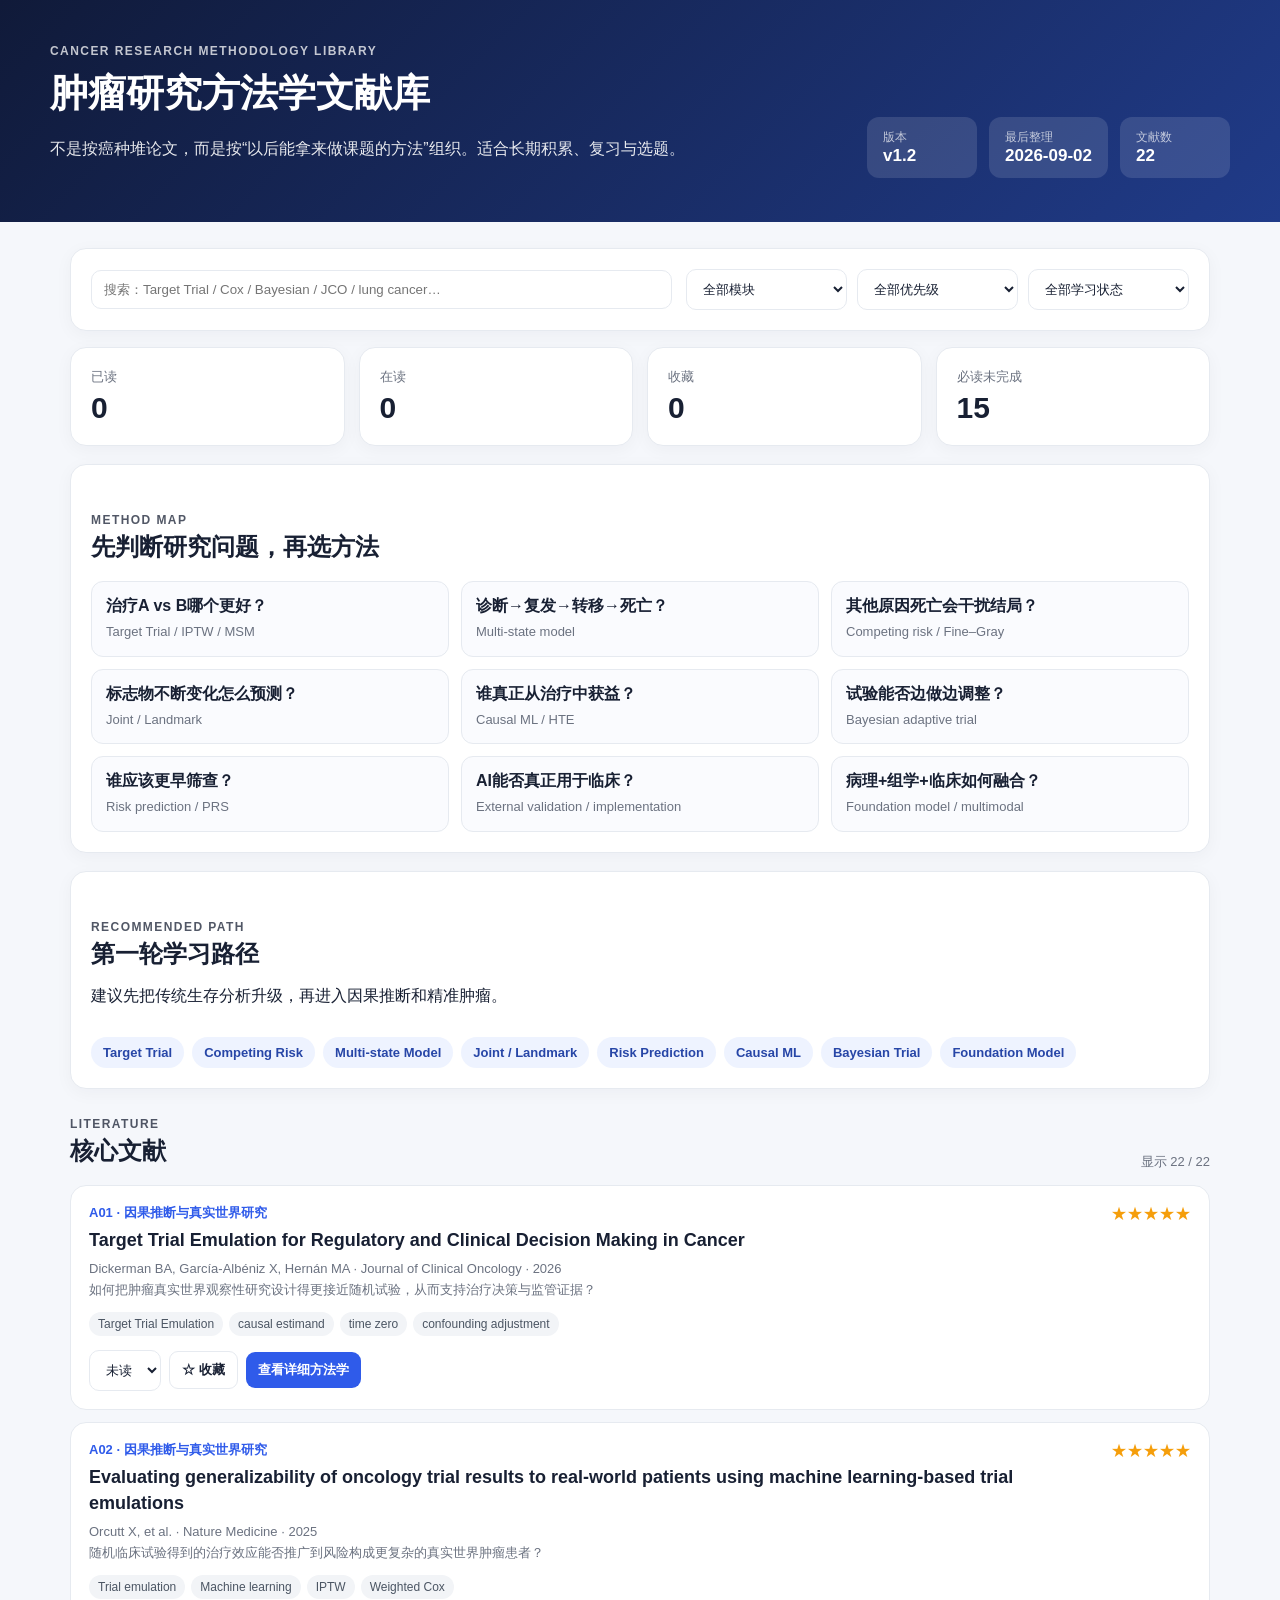
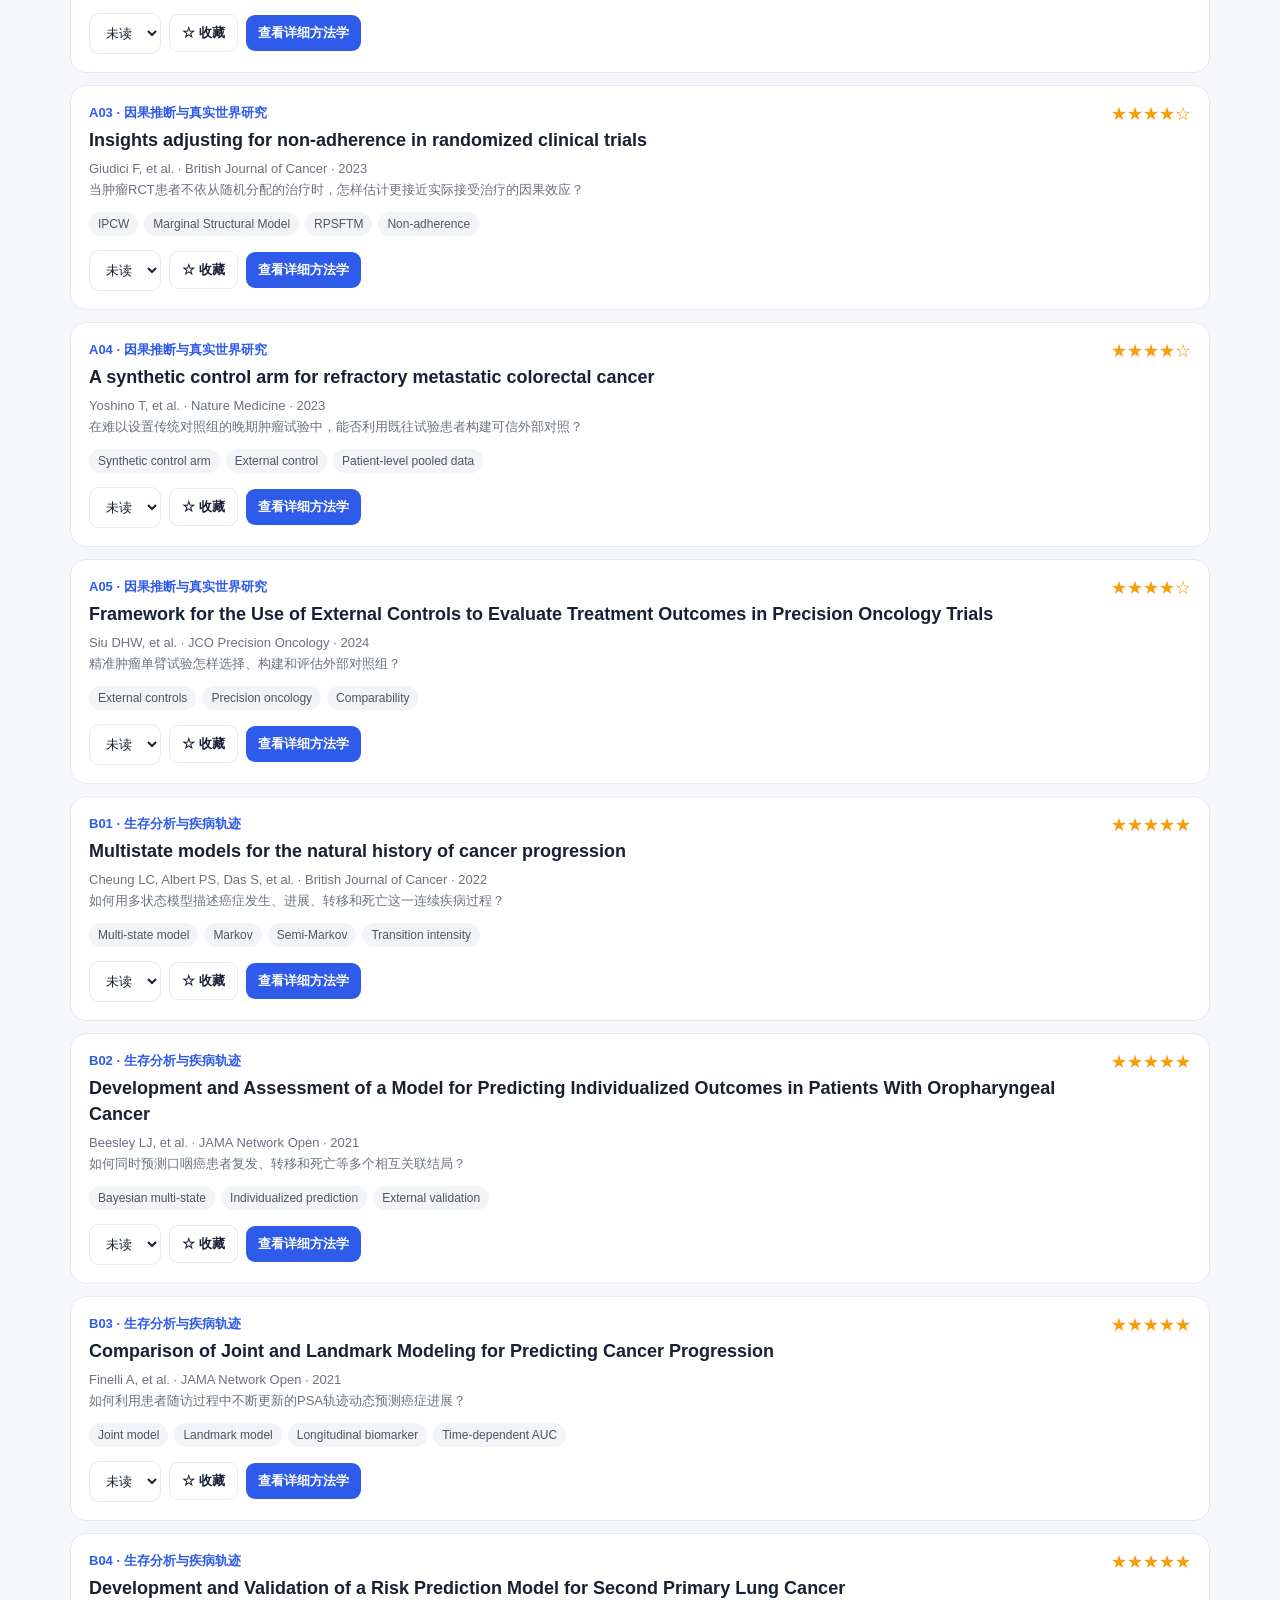
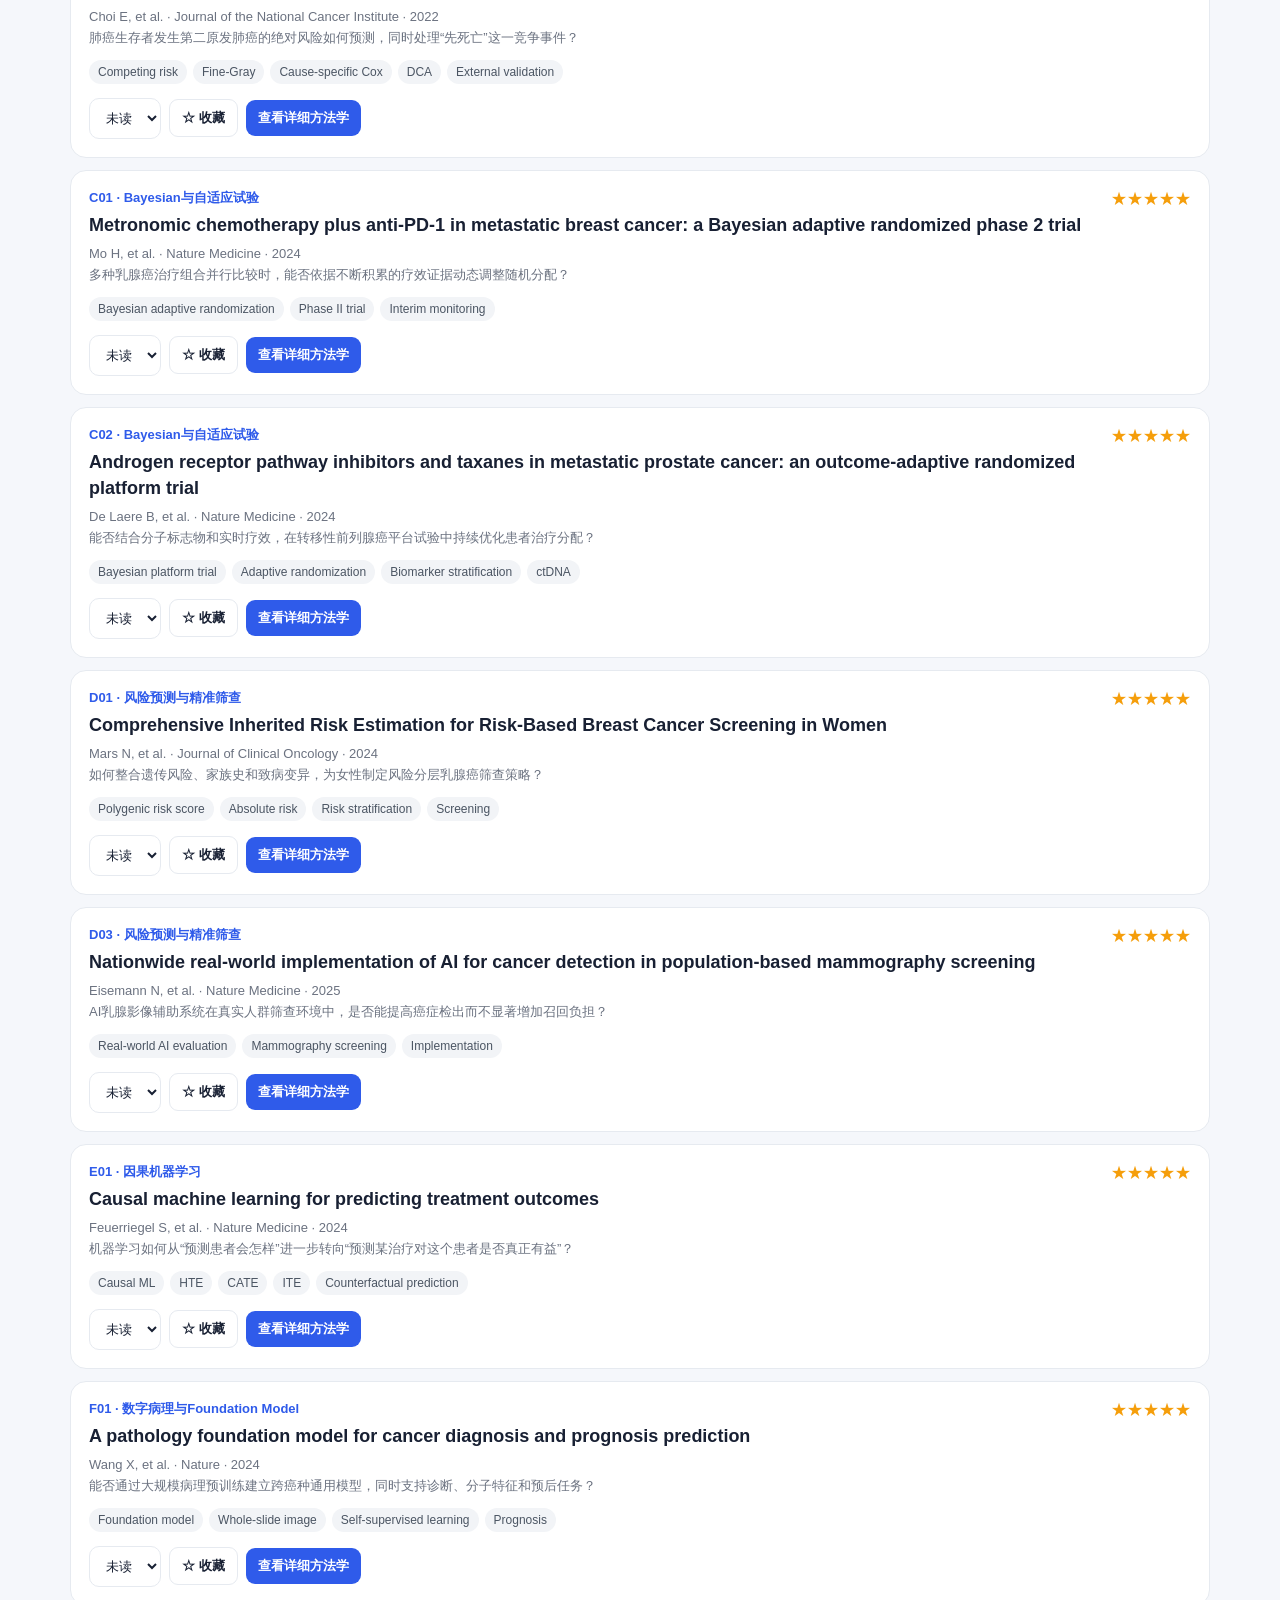
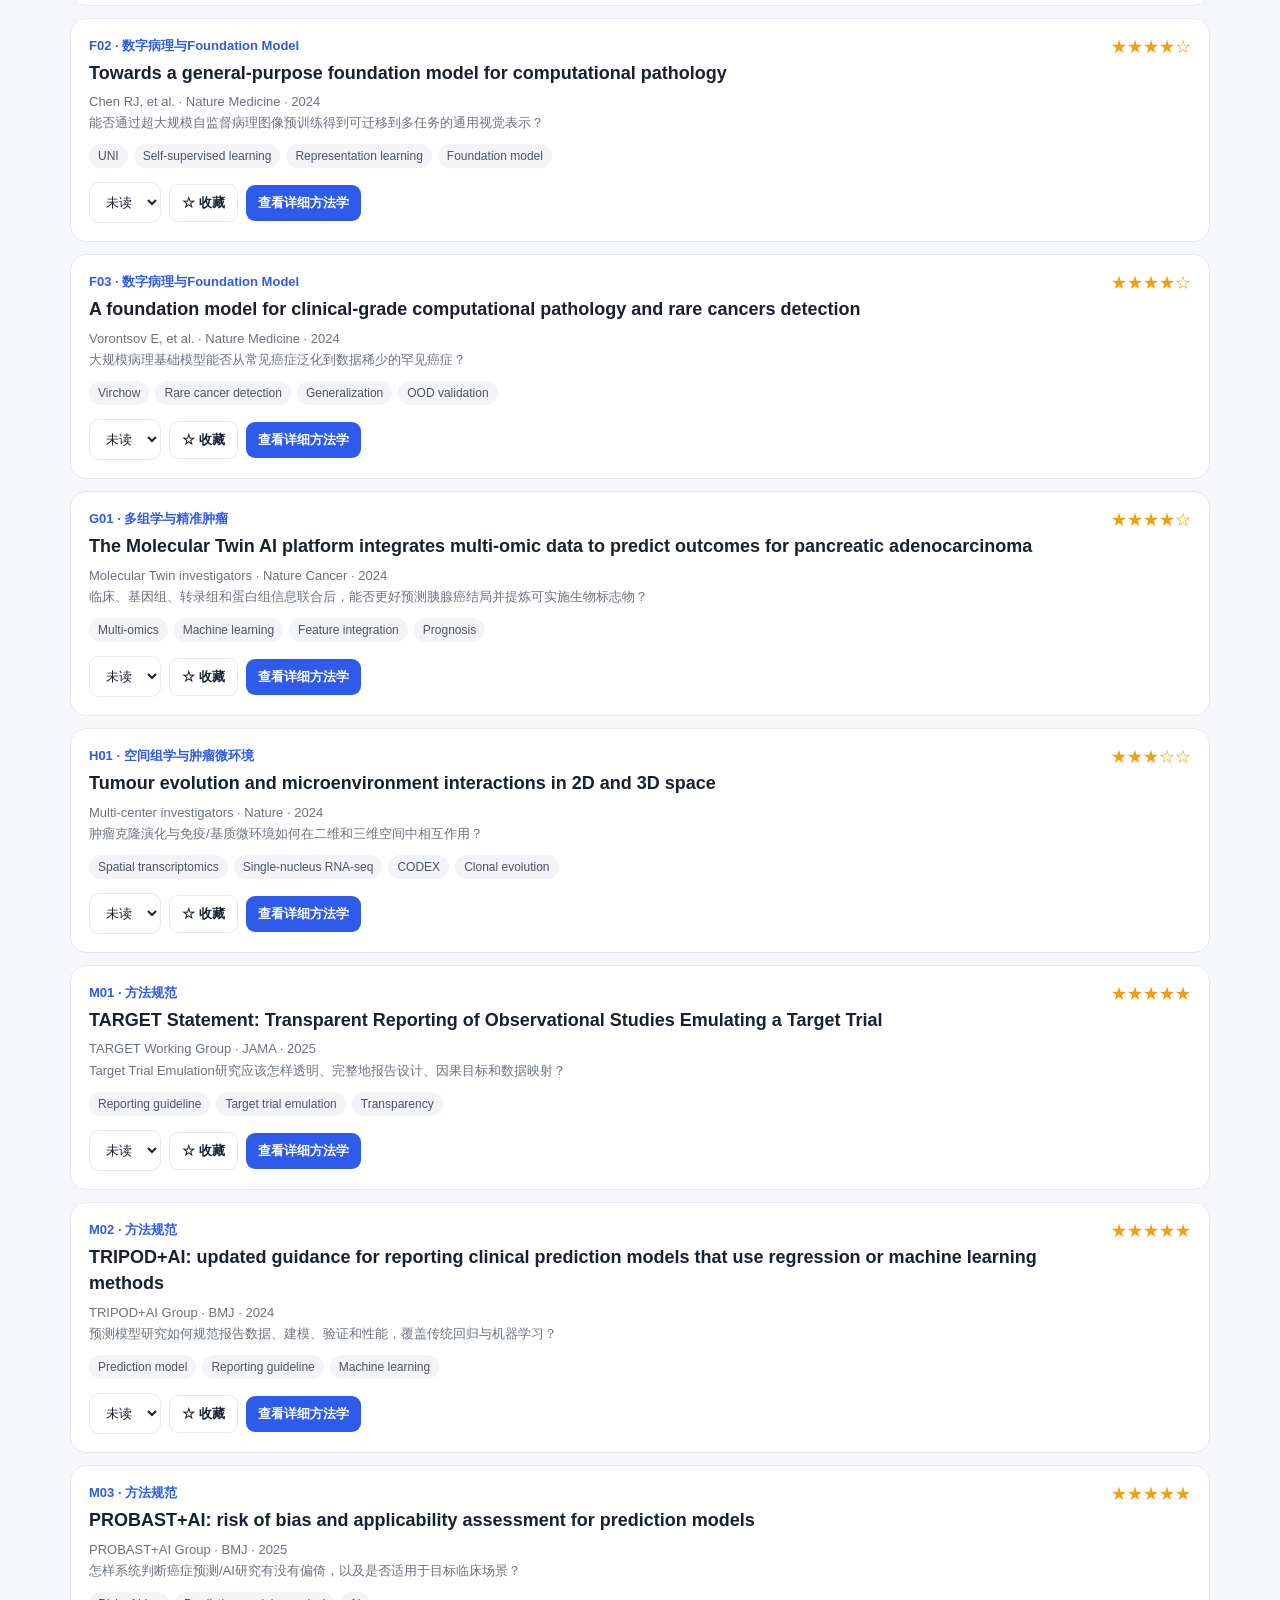
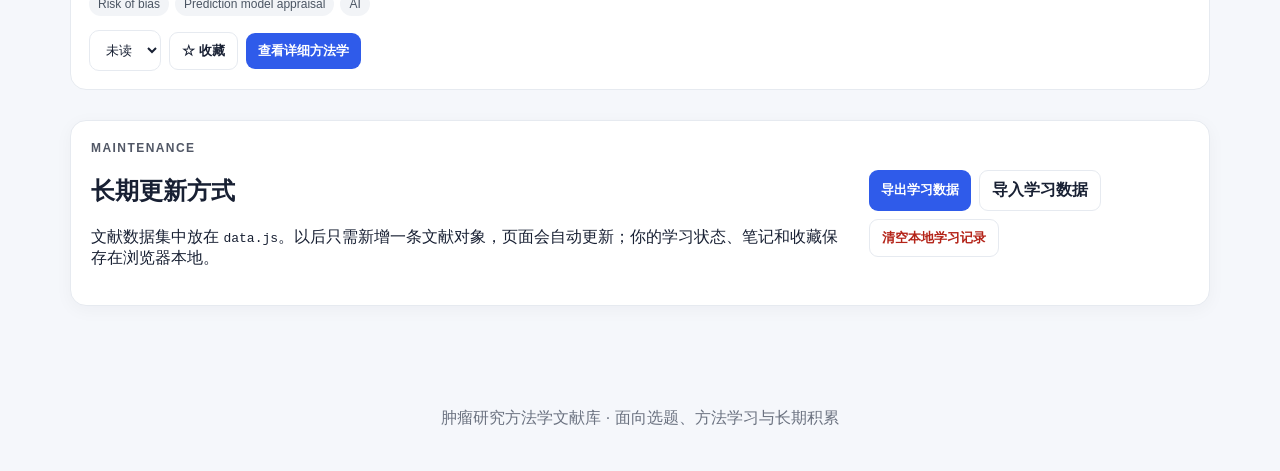
==== index.html @ d4cd6446 "Add files via upload" ====
<!doctype html>
<html lang="zh-CN">
<head>
  <meta charset="utf-8" />
  <meta name="viewport" content="width=device-width, initial-scale=1" />
  <title>肿瘤研究方法学文献库</title>
  <meta name="description" content="面向肿瘤研究与卫生统计学习的长期方法学文献库：因果推断、生存分析、贝叶斯自适应试验、风险预测、因果机器学习、数字病理、多组学与空间组学。" />
  <link rel="stylesheet" href="styles.css" />
</head>
<body>
  <header class="hero">
    <div class="hero-inner">
      <div>
        <div class="eyebrow">Cancer Research Methodology Library</div>
        <h1>肿瘤研究方法学文献库</h1>
        <p class="subtitle">不是按癌种堆论文，而是按“以后能拿来做课题的方法”组织。适合长期积累、复习与选题。</p>
      </div>
      <div class="hero-meta">
        <div><span>版本</span><strong id="versionLabel">v1.2</strong></div>
        <div><span>最后整理</span><strong id="lastUpdated">—</strong></div>
        <div><span>文献数</span><strong id="paperCount">0</strong></div>
      </div>
    </div>
  </header>

  <main class="container">
    <section class="toolbar card">
      <div class="search-wrap">
        <input id="searchInput" type="search" placeholder="搜索：Target Trial / Cox / Bayesian / JCO / lung cancer…" />
      </div>
      <div class="toolbar-actions">
        <select id="moduleFilter" aria-label="按模块筛选"></select>
        <select id="priorityFilter" aria-label="按优先级筛选">
          <option value="all">全部优先级</option>
          <option value="5">★★★★★ 必读</option>
          <option value="4">★★★★ 重点</option>
          <option value="3">★★★ 了解</option>
        </select>
        <select id="statusFilter" aria-label="按学习状态筛选">
          <option value="all">全部学习状态</option>
          <option value="unread">未读</option>
          <option value="reading">在读</option>
          <option value="done">已读</option>
          <option value="favorite">仅收藏</option>
        </select>
      </div>
    </section>

    <section class="dashboard-grid">
      <div class="card stat"><span>已读</span><strong id="doneCount">0</strong></div>
      <div class="card stat"><span>在读</span><strong id="readingCount">0</strong></div>
      <div class="card stat"><span>收藏</span><strong id="favoriteCount">0</strong></div>
      <div class="card stat"><span>必读未完成</span><strong id="mustReadLeft">0</strong></div>
    </section>

    <section class="card method-map">
      <div class="section-head">
        <div>
          <div class="eyebrow">Method Map</div>
          <h2>先判断研究问题，再选方法</h2>
        </div>
      </div>
      <div class="method-grid" id="methodMap"></div>
    </section>

    <section class="card learning-path">
      <div class="section-head">
        <div>
          <div class="eyebrow">Recommended Path</div>
          <h2>第一轮学习路径</h2>
          <p>建议先把传统生存分析升级，再进入因果推断和精准肿瘤。</p>
        </div>
      </div>
      <div class="path" id="learningPath"></div>
    </section>

    <section>
      <div class="section-head list-head">
        <div>
          <div class="eyebrow">Literature</div>
          <h2>核心文献</h2>
        </div>
        <div id="resultCount" class="result-count"></div>
      </div>
      <div id="paperList" class="paper-list"></div>
    </section>

    <section class="card update-card">
      <div>
        <div class="eyebrow">Maintenance</div>
        <h2>长期更新方式</h2>
        <p>文献数据集中放在 <code>data.js</code>。以后只需新增一条文献对象，页面会自动更新；你的学习状态、笔记和收藏保存在浏览器本地。</p>
      </div>
      <div class="update-actions">
        <button id="exportBtn" class="btn">导出学习数据</button>
        <label class="btn ghost" for="importInput">导入学习数据</label>
        <input id="importInput" type="file" accept="application/json" hidden />
        <button id="resetBtn" class="btn ghost danger">清空本地学习记录</button>
      </div>
    </section>
  </main>

  <dialog id="paperDialog" class="dialog">
    <form method="dialog" class="dialog-shell">
      <button class="dialog-close" value="cancel" aria-label="关闭">×</button>
      <div id="dialogContent"></div>
    </form>
  </dialog>

  <footer>
    <p>肿瘤研究方法学文献库 · 面向选题、方法学习与长期积累</p>
  </footer>

  <script src="data.js"></script>
  <script src="app.js"></script>
</body>
</html>
---- styles.css ----
:root{--bg:#f5f7fb;--card:#fff;--text:#182033;--muted:#6b7280;--line:#e6eaf0;--accent:#2f5bea;--soft:#eef3ff;--danger:#b42318}
*{box-sizing:border-box}body{margin:0;font-family:Inter,"PingFang SC","Microsoft YaHei",Arial,sans-serif;background:var(--bg);color:var(--text)}a{color:inherit}.hero{background:linear-gradient(135deg,#101a39,#203b89);color:#fff;padding:44px 20px}.hero-inner,.container{max-width:1180px;margin:auto}.hero-inner{display:flex;justify-content:space-between;gap:28px;align-items:flex-end}.eyebrow{text-transform:uppercase;letter-spacing:.12em;font-size:12px;font-weight:700;opacity:.75}.hero h1{font-size:38px;margin:10px 0 8px}.subtitle{max-width:760px;line-height:1.7;opacity:.9}.hero-meta{display:flex;gap:12px;flex-wrap:wrap}.hero-meta div{background:rgba(255,255,255,.12);padding:12px 16px;border-radius:12px;min-width:110px}.hero-meta span{display:block;font-size:12px;opacity:.7}.hero-meta strong{font-size:17px}.container{padding:26px 20px 60px}.card{background:var(--card);border:1px solid var(--line);border-radius:16px;padding:20px;box-shadow:0 4px 18px rgba(15,23,42,.04)}.toolbar{display:flex;gap:14px;justify-content:space-between;align-items:center}.search-wrap{flex:1}.search-wrap input,select,textarea{width:100%;border:1px solid var(--line);border-radius:10px;padding:11px 12px;background:#fff;color:var(--text)}.toolbar-actions{display:flex;gap:10px}.dashboard-grid{display:grid;grid-template-columns:repeat(4,1fr);gap:14px;margin:16px 0}.stat span{display:block;color:var(--muted);font-size:13px}.stat strong{display:block;font-size:30px;margin-top:5px}.section-head{display:flex;justify-content:space-between;align-items:end;margin:28px 0 14px}.section-head h2{margin:4px 0}.method-map,.learning-path{margin-top:18px}.method-grid{display:grid;grid-template-columns:repeat(3,1fr);gap:12px}.method-item{padding:14px;background:#fafbfe;border:1px solid var(--line);border-radius:12px}.method-item strong{display:block;margin-bottom:5px}.method-item span{color:var(--muted);font-size:13px;line-height:1.5}.path{display:flex;gap:8px;flex-wrap:wrap}.path span{background:var(--soft);color:#2746a7;border-radius:999px;padding:8px 12px;font-size:13px;font-weight:600}.paper-list{display:grid;gap:12px}.paper-card{background:#fff;border:1px solid var(--line);border-radius:16px;padding:18px;transition:.2s;cursor:pointer}.paper-card:hover{transform:translateY(-2px);box-shadow:0 8px 24px rgba(15,23,42,.07);border-color:#cfd8f7}.paper-top{display:flex;justify-content:space-between;gap:18px}.paper-id{font-weight:800;color:var(--accent);font-size:13px}.paper-title{font-size:18px;font-weight:750;line-height:1.45;margin:5px 0}.paper-meta,.paper-desc{color:var(--muted);font-size:13px;line-height:1.65}.tags{display:flex;gap:6px;flex-wrap:wrap;margin-top:11px}.tag{background:#f2f4f7;border-radius:999px;padding:5px 9px;font-size:12px;color:#4b5563}.stars{white-space:nowrap;color:#f59e0b}.paper-actions{display:flex;align-items:center;gap:8px;margin-top:14px}.btn{border:0;border-radius:9px;padding:9px 12px;background:var(--accent);color:#fff;cursor:pointer;font-weight:650}.btn.ghost{background:#fff;color:var(--text);border:1px solid var(--line)}.btn.danger{color:var(--danger)}.status-pill{font-size:12px;background:#f3f4f6;border-radius:999px;padding:6px 9px}.result-count{color:var(--muted);font-size:13px}.update-card{margin-top:30px;display:flex;justify-content:space-between;gap:20px;align-items:center}.update-actions{display:flex;gap:8px;flex-wrap:wrap}footer{text-align:center;color:var(--muted);padding:26px}.dialog{width:min(860px,92vw);border:0;border-radius:18px;padding:0}.dialog::backdrop{background:rgba(15,23,42,.55)}.dialog-shell{padding:24px}.dialog-close{float:right;border:0;background:#f3f4f6;width:34px;height:34px;border-radius:50%;font-size:22px}.detail-page .hero{padding:28px 20px}.back-link{display:inline-block;margin-bottom:10px;color:#dce6ff;text-decoration:none}.detail-shell{max-width:980px;margin:auto;padding:24px 20px 60px}.detail-card{background:#fff;border:1px solid var(--line);border-radius:18px;padding:26px;box-shadow:0 4px 18px rgba(15,23,42,.04)}.detail-title{font-size:30px;line-height:1.35;margin:8px 0 10px}.detail-meta{color:var(--muted);line-height:1.7}.detail-section{padding:22px 0;border-top:1px solid var(--line)}.detail-section:first-of-type{margin-top:20px}.detail-section h3{margin:0 0 10px}.detail-section p,.detail-section li{line-height:1.75}.flow{background:#0f172a;color:#e5ecff;padding:16px;border-radius:12px;font-family:ui-monospace,Consolas,monospace;white-space:pre-wrap}.note-box textarea{min-height:140px}.nav-papers{display:flex;justify-content:space-between;gap:10px;margin-top:18px}.nav-papers a{flex:1;text-decoration:none}.nav-papers a:last-child{text-align:right}.not-found{text-align:center;padding:70px 20px}.favorite-btn.active{background:#fff4d6;border-color:#f5c451;color:#9a6700}
@media(max-width:800px){.hero-inner,.toolbar,.update-card{flex-direction:column;align-items:stretch}.toolbar-actions{flex-direction:column}.dashboard-grid{grid-template-columns:repeat(2,1fr)}.method-grid{grid-template-columns:1fr}.paper-top{flex-direction:column}.hero h1{font-size:31px}.detail-title{font-size:25px}}
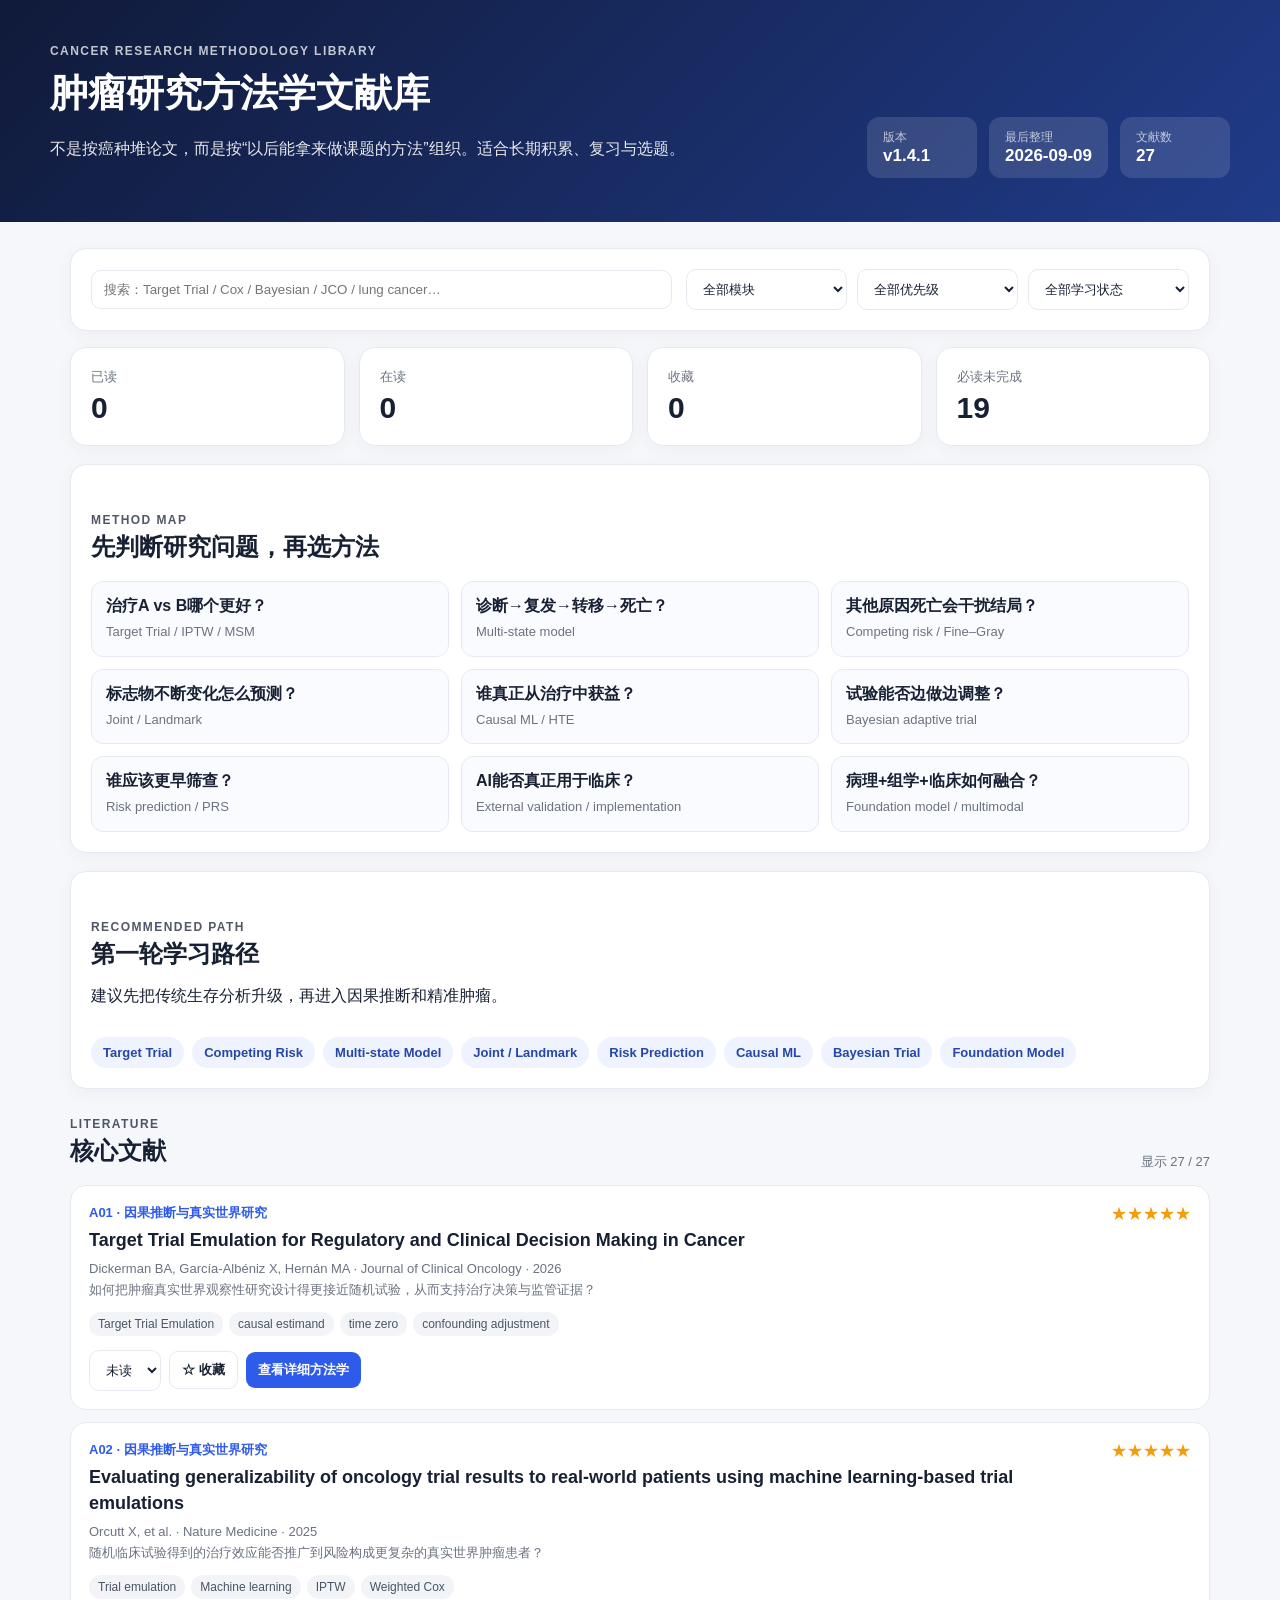
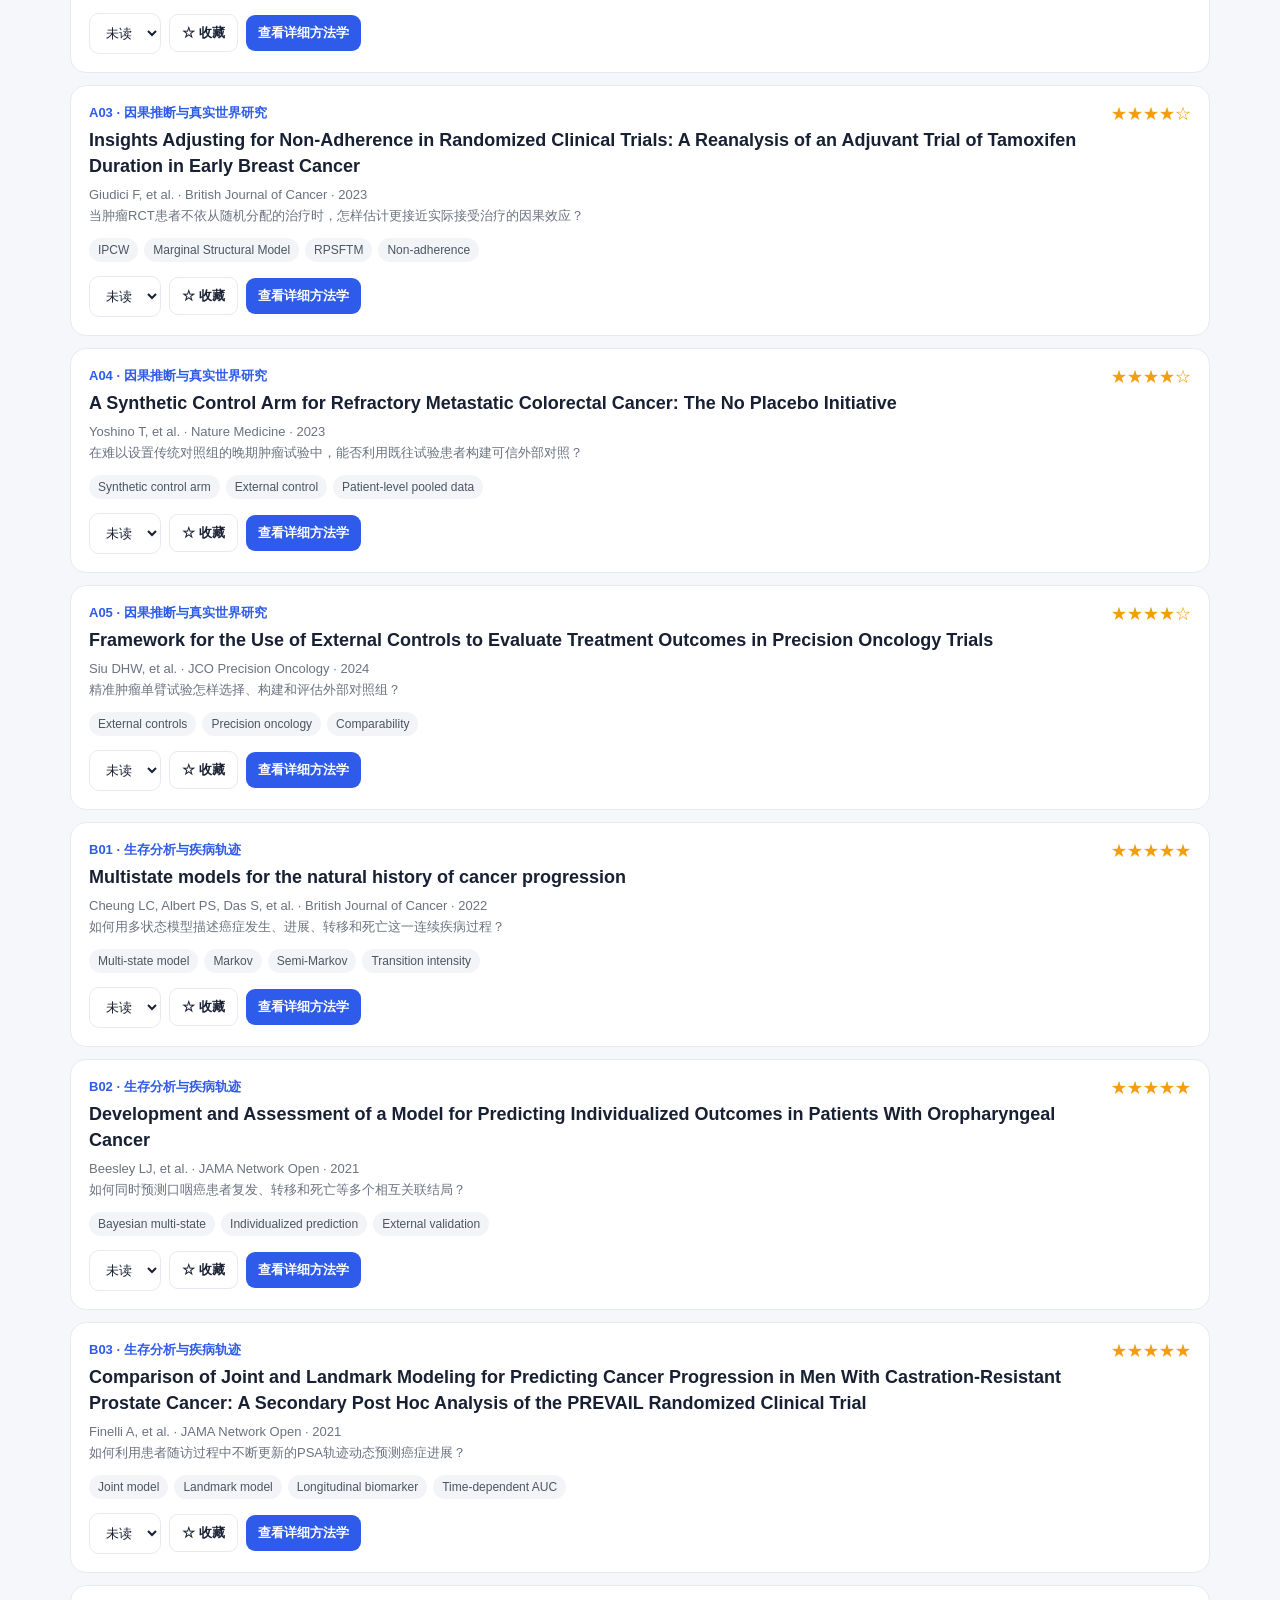
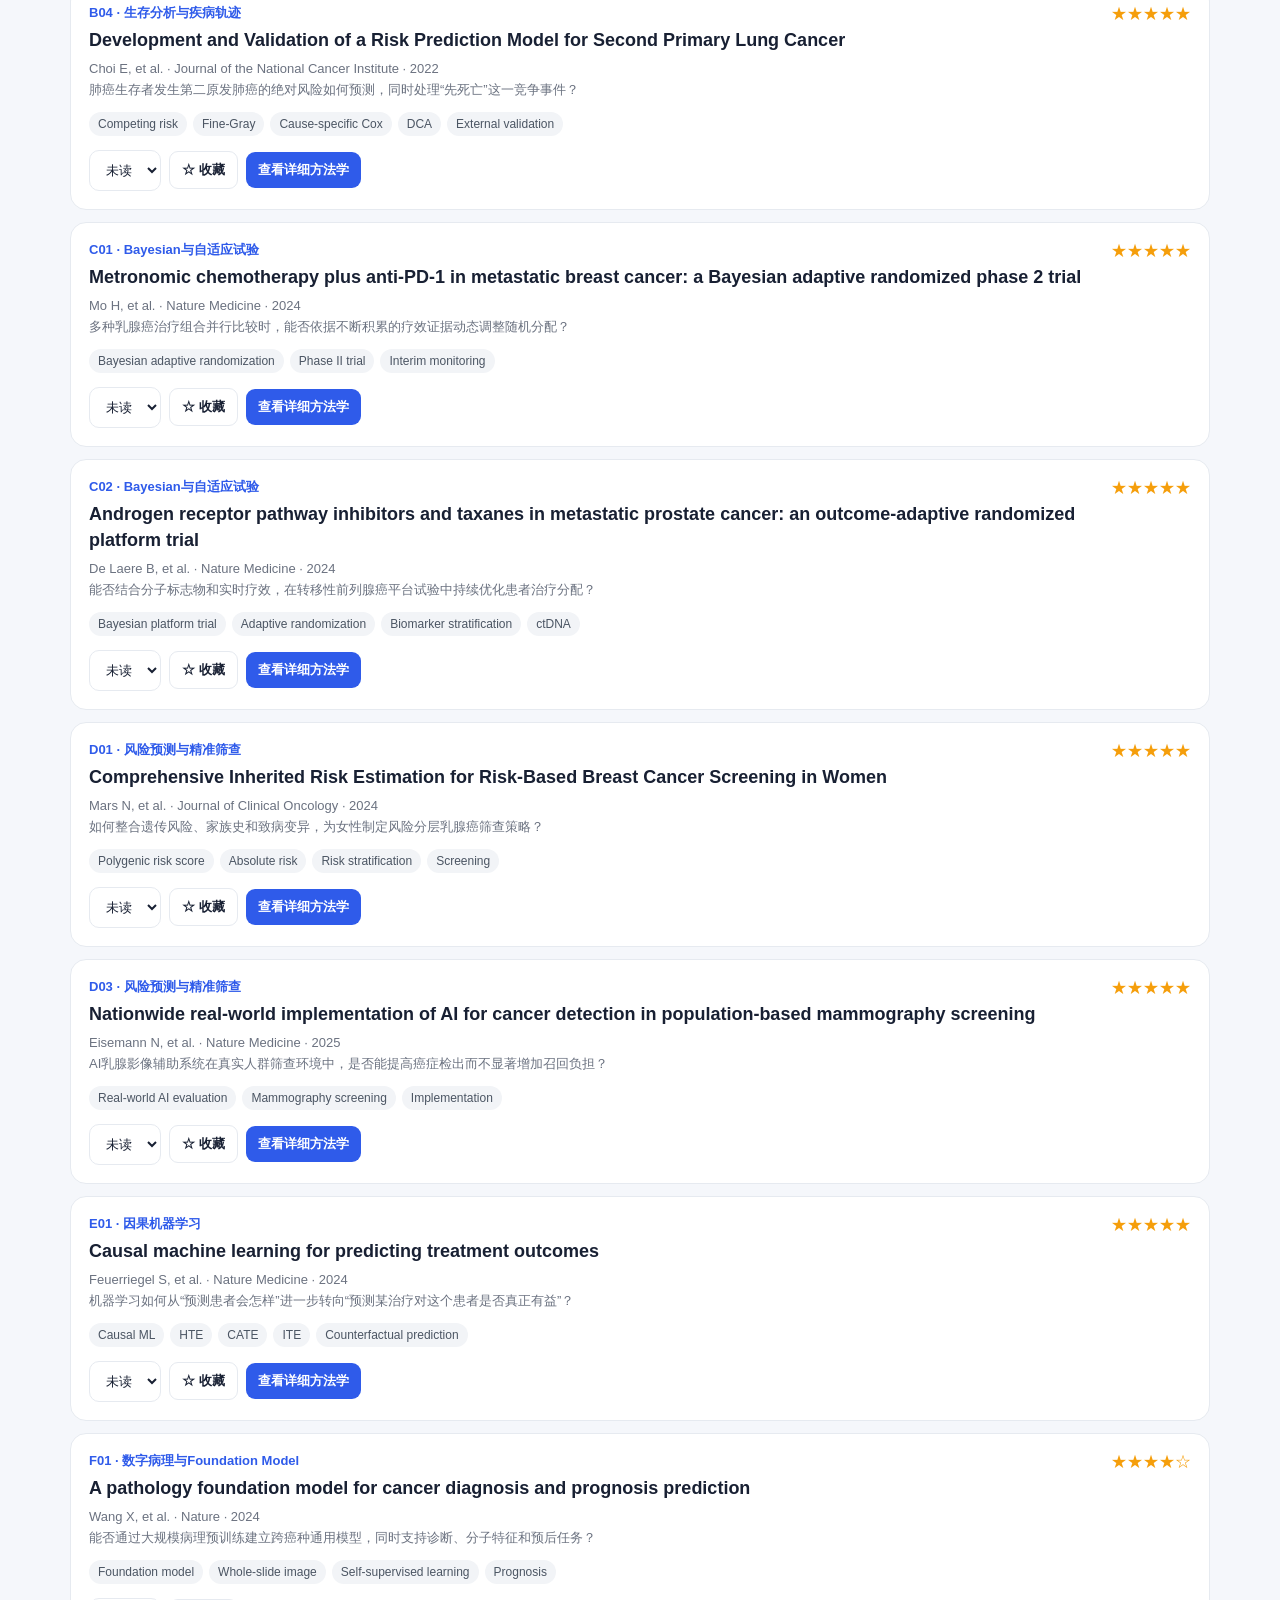
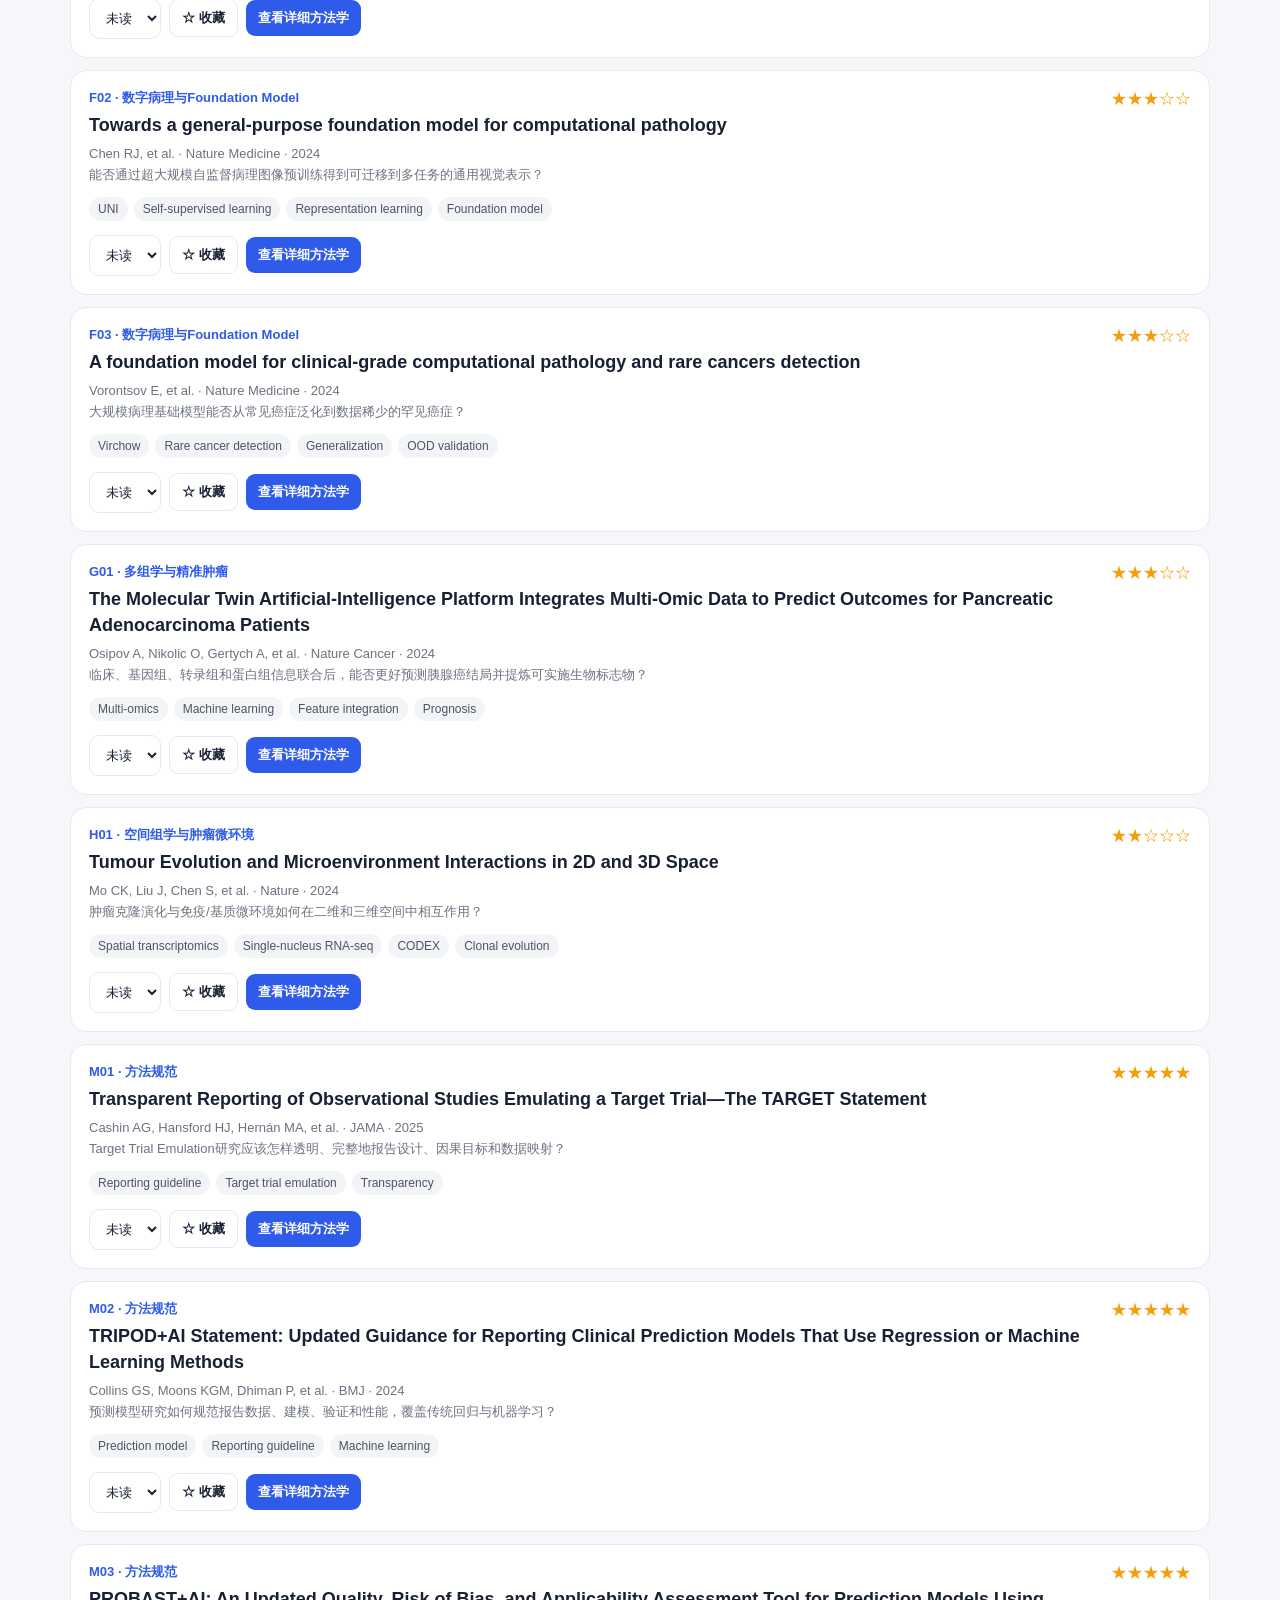
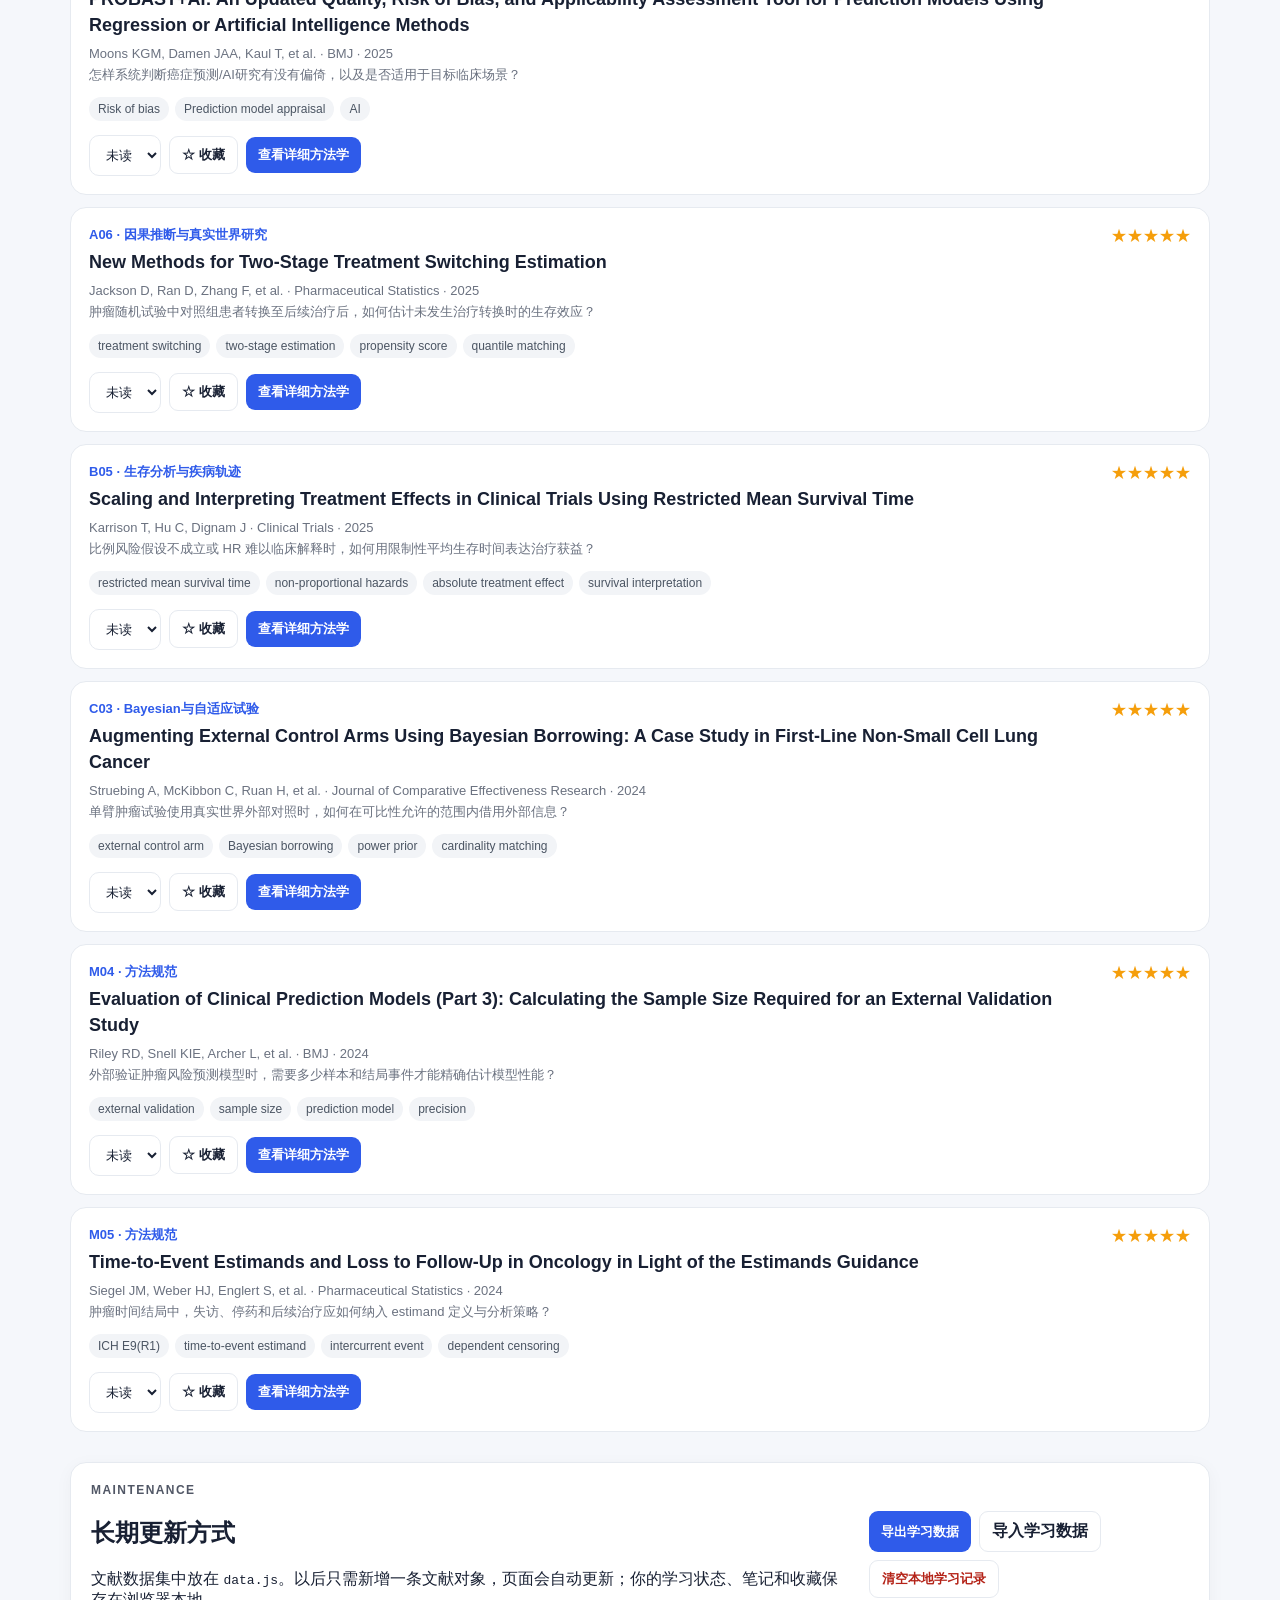
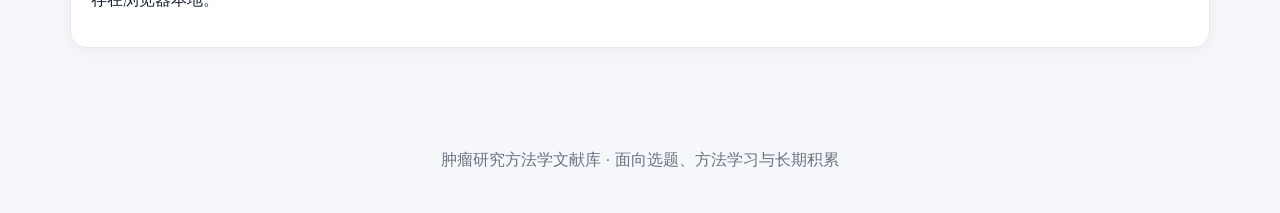
==== commit 2492302b: "Bust cached assets after literature update" ====
--- a/index.html
+++ b/index.html
@@ -111,7 +111,7 @@
     <p>肿瘤研究方法学文献库 · 面向选题、方法学习与长期积累</p>
   </footer>
 
-  <script src="data.js"></script>
-  <script src="app.js"></script>
+  <script src="data.js?v=1.4.1b"></script>
+  <script src="app.js?v=1.4.1b"></script>
 </body>
 </html>
--- a/styles.css
+++ b/styles.css
@@ -1,3 +1,5 @@
 :root{--bg:#f5f7fb;--card:#fff;--text:#182033;--muted:#6b7280;--line:#e6eaf0;--accent:#2f5bea;--soft:#eef3ff;--danger:#b42318}
 *{box-sizing:border-box}body{margin:0;font-family:Inter,"PingFang SC","Microsoft YaHei",Arial,sans-serif;background:var(--bg);color:var(--text)}a{color:inherit}.hero{background:linear-gradient(135deg,#101a39,#203b89);color:#fff;padding:44px 20px}.hero-inner,.container{max-width:1180px;margin:auto}.hero-inner{display:flex;justify-content:space-between;gap:28px;align-items:flex-end}.eyebrow{text-transform:uppercase;letter-spacing:.12em;font-size:12px;font-weight:700;opacity:.75}.hero h1{font-size:38px;margin:10px 0 8px}.subtitle{max-width:760px;line-height:1.7;opacity:.9}.hero-meta{display:flex;gap:12px;flex-wrap:wrap}.hero-meta div{background:rgba(255,255,255,.12);padding:12px 16px;border-radius:12px;min-width:110px}.hero-meta span{display:block;font-size:12px;opacity:.7}.hero-meta strong{font-size:17px}.container{padding:26px 20px 60px}.card{background:var(--card);border:1px solid var(--line);border-radius:16px;padding:20px;box-shadow:0 4px 18px rgba(15,23,42,.04)}.toolbar{display:flex;gap:14px;justify-content:space-between;align-items:center}.search-wrap{flex:1}.search-wrap input,select,textarea{width:100%;border:1px solid var(--line);border-radius:10px;padding:11px 12px;background:#fff;color:var(--text)}.toolbar-actions{display:flex;gap:10px}.dashboard-grid{display:grid;grid-template-columns:repeat(4,1fr);gap:14px;margin:16px 0}.stat span{display:block;color:var(--muted);font-size:13px}.stat strong{display:block;font-size:30px;margin-top:5px}.section-head{display:flex;justify-content:space-between;align-items:end;margin:28px 0 14px}.section-head h2{margin:4px 0}.method-map,.learning-path{margin-top:18px}.method-grid{display:grid;grid-template-columns:repeat(3,1fr);gap:12px}.method-item{padding:14px;background:#fafbfe;border:1px solid var(--line);border-radius:12px}.method-item strong{display:block;margin-bottom:5px}.method-item span{color:var(--muted);font-size:13px;line-height:1.5}.path{display:flex;gap:8px;flex-wrap:wrap}.path span{background:var(--soft);color:#2746a7;border-radius:999px;padding:8px 12px;font-size:13px;font-weight:600}.paper-list{display:grid;gap:12px}.paper-card{background:#fff;border:1px solid var(--line);border-radius:16px;padding:18px;transition:.2s;cursor:pointer}.paper-card:hover{transform:translateY(-2px);box-shadow:0 8px 24px rgba(15,23,42,.07);border-color:#cfd8f7}.paper-top{display:flex;justify-content:space-between;gap:18px}.paper-id{font-weight:800;color:var(--accent);font-size:13px}.paper-title{font-size:18px;font-weight:750;line-height:1.45;margin:5px 0}.paper-meta,.paper-desc{color:var(--muted);font-size:13px;line-height:1.65}.tags{display:flex;gap:6px;flex-wrap:wrap;margin-top:11px}.tag{background:#f2f4f7;border-radius:999px;padding:5px 9px;font-size:12px;color:#4b5563}.stars{white-space:nowrap;color:#f59e0b}.paper-actions{display:flex;align-items:center;gap:8px;margin-top:14px}.btn{border:0;border-radius:9px;padding:9px 12px;background:var(--accent);color:#fff;cursor:pointer;font-weight:650}.btn.ghost{background:#fff;color:var(--text);border:1px solid var(--line)}.btn.danger{color:var(--danger)}.status-pill{font-size:12px;background:#f3f4f6;border-radius:999px;padding:6px 9px}.result-count{color:var(--muted);font-size:13px}.update-card{margin-top:30px;display:flex;justify-content:space-between;gap:20px;align-items:center}.update-actions{display:flex;gap:8px;flex-wrap:wrap}footer{text-align:center;color:var(--muted);padding:26px}.dialog{width:min(860px,92vw);border:0;border-radius:18px;padding:0}.dialog::backdrop{background:rgba(15,23,42,.55)}.dialog-shell{padding:24px}.dialog-close{float:right;border:0;background:#f3f4f6;width:34px;height:34px;border-radius:50%;font-size:22px}.detail-page .hero{padding:28px 20px}.back-link{display:inline-block;margin-bottom:10px;color:#dce6ff;text-decoration:none}.detail-shell{max-width:980px;margin:auto;padding:24px 20px 60px}.detail-card{background:#fff;border:1px solid var(--line);border-radius:18px;padding:26px;box-shadow:0 4px 18px rgba(15,23,42,.04)}.detail-title{font-size:30px;line-height:1.35;margin:8px 0 10px}.detail-meta{color:var(--muted);line-height:1.7}.detail-section{padding:22px 0;border-top:1px solid var(--line)}.detail-section:first-of-type{margin-top:20px}.detail-section h3{margin:0 0 10px}.detail-section p,.detail-section li{line-height:1.75}.flow{background:#0f172a;color:#e5ecff;padding:16px;border-radius:12px;font-family:ui-monospace,Consolas,monospace;white-space:pre-wrap}.note-box textarea{min-height:140px}.nav-papers{display:flex;justify-content:space-between;gap:10px;margin-top:18px}.nav-papers a{flex:1;text-decoration:none}.nav-papers a:last-child{text-align:right}.not-found{text-align:center;padding:70px 20px}.favorite-btn.active{background:#fff4d6;border-color:#f5c451;color:#9a6700}
 @media(max-width:800px){.hero-inner,.toolbar,.update-card{flex-direction:column;align-items:stretch}.toolbar-actions{flex-direction:column}.dashboard-grid{grid-template-columns:repeat(2,1fr)}.method-grid{grid-template-columns:1fr}.paper-top{flex-direction:column}.hero h1{font-size:31px}.detail-title{font-size:25px}}
+.detail-toc{position:sticky;top:10px;z-index:5;display:flex;gap:8px;flex-wrap:wrap;margin:22px 0 4px;padding:10px;background:rgba(255,255,255,.94);border:1px solid var(--line);border-radius:12px;box-shadow:0 4px 18px rgba(15,23,42,.05);backdrop-filter:blur(8px)}.detail-toc a{text-decoration:none;font-size:12px;font-weight:700;color:#3855a7;background:var(--soft);padding:7px 10px;border-radius:999px}.info-grid{display:grid;grid-template-columns:repeat(2,1fr);gap:10px}.info-grid div{background:#fafbfe;border:1px solid var(--line);border-radius:12px;padding:13px}.info-grid span{display:block;color:var(--muted);font-size:12px;margin-bottom:5px}.info-grid strong{font-size:14px;line-height:1.55}.method-callout,.reading-focus{margin-top:14px;border-left:4px solid var(--accent);background:var(--soft);padding:14px 16px;border-radius:0 10px 10px 0;line-height:1.7}.deep-list{padding-left:21px;margin:8px 0}.deep-list li{margin:7px 0}.warning-list li::marker{color:#b7791f}.small-tip{font-size:12px;color:var(--muted);background:#f8fafc;padding:10px 12px;border-radius:9px}.mastery-box{background:#fbfcff}.mastery-box label{display:block;padding:10px 0;border-bottom:1px dashed var(--line);line-height:1.5}.mastery-box label:last-child{border-bottom:0}.mastery-box input{margin-right:8px;transform:scale(1.1)}
+@media(max-width:800px){.info-grid{grid-template-columns:1fr}.detail-toc{position:static}}
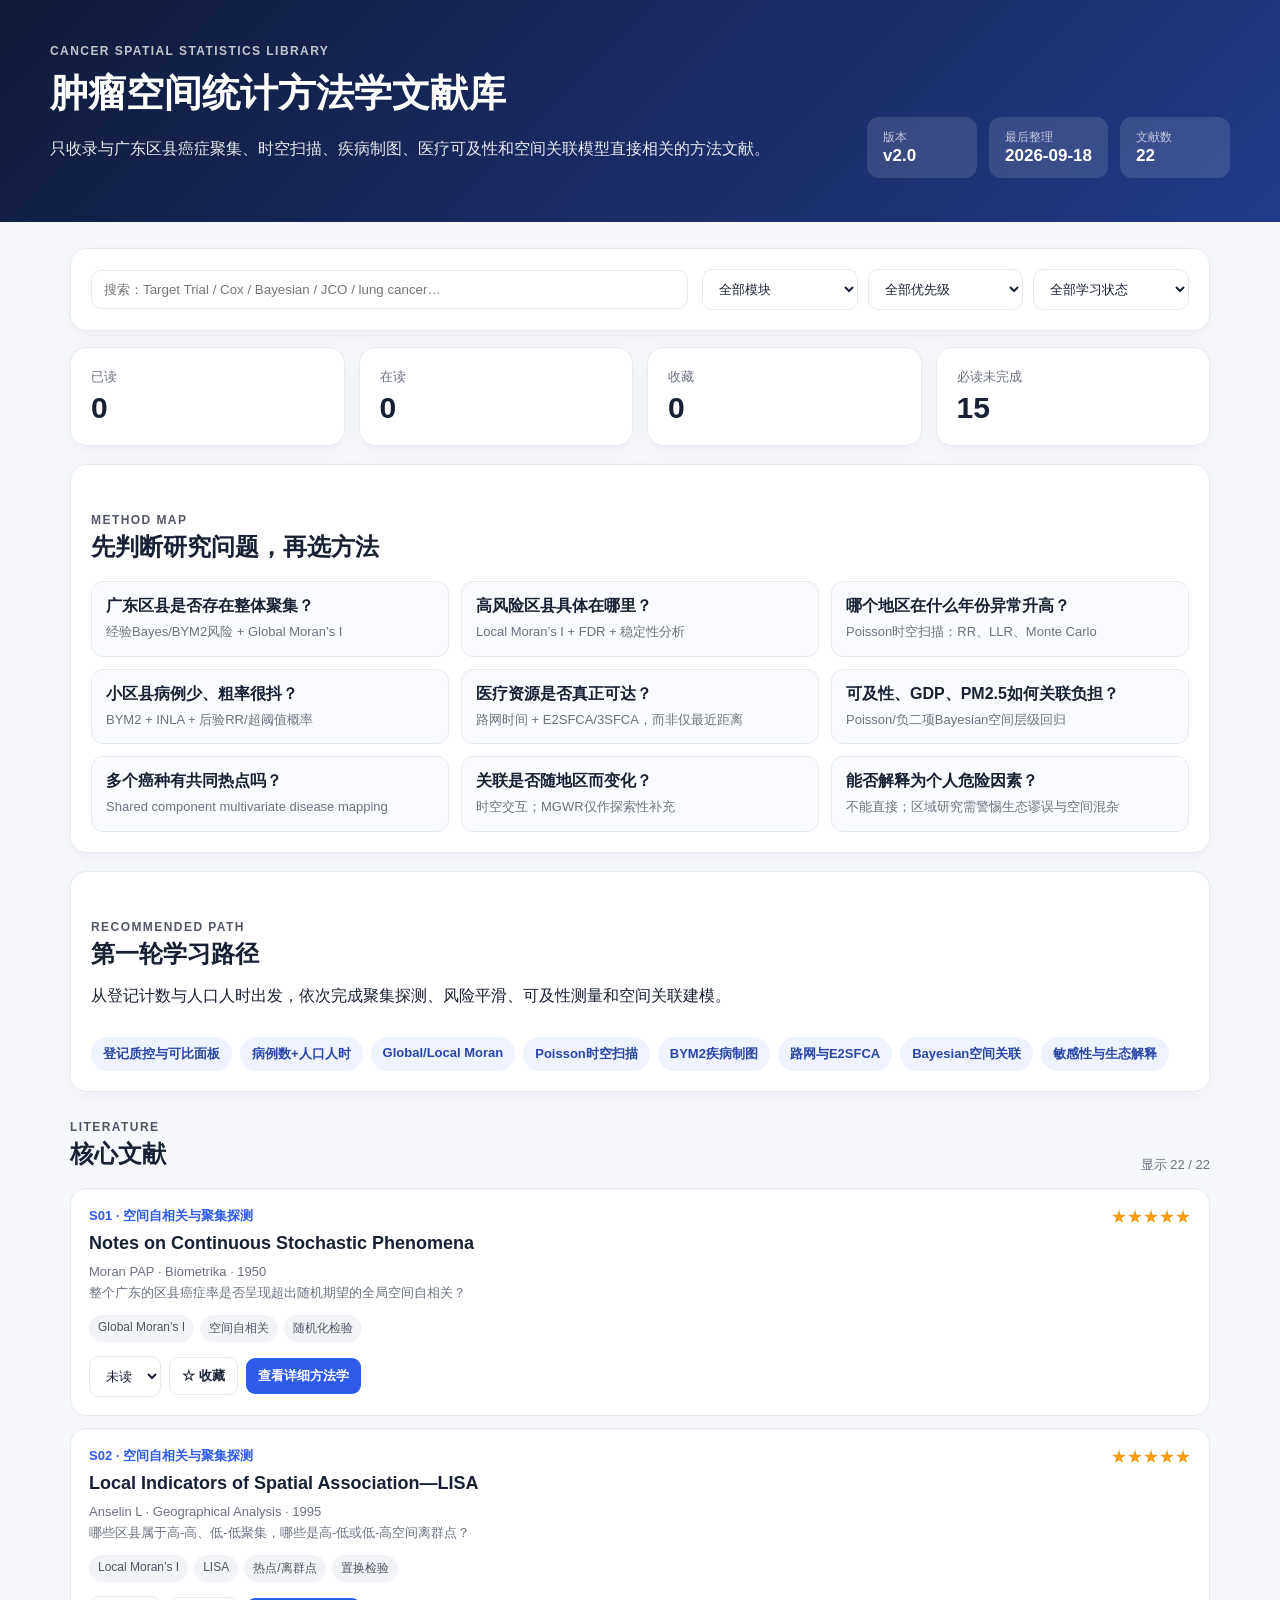
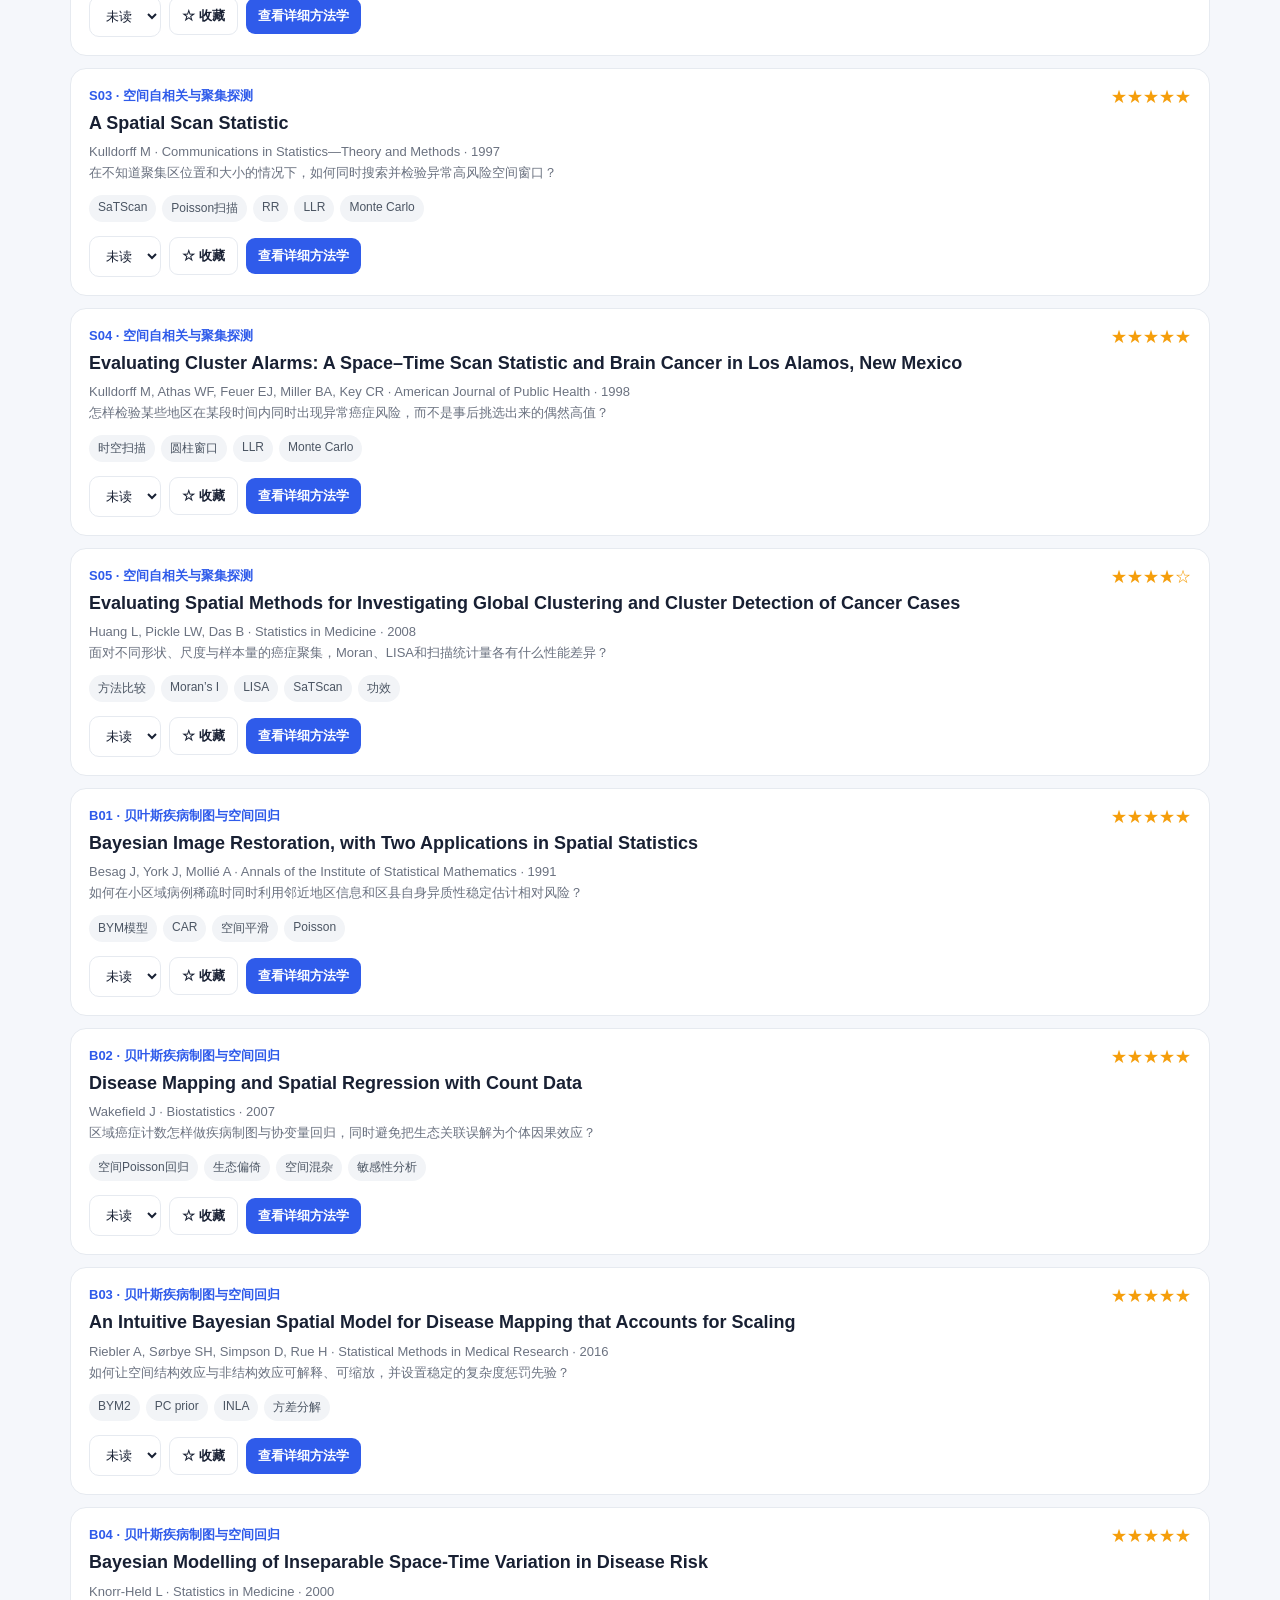
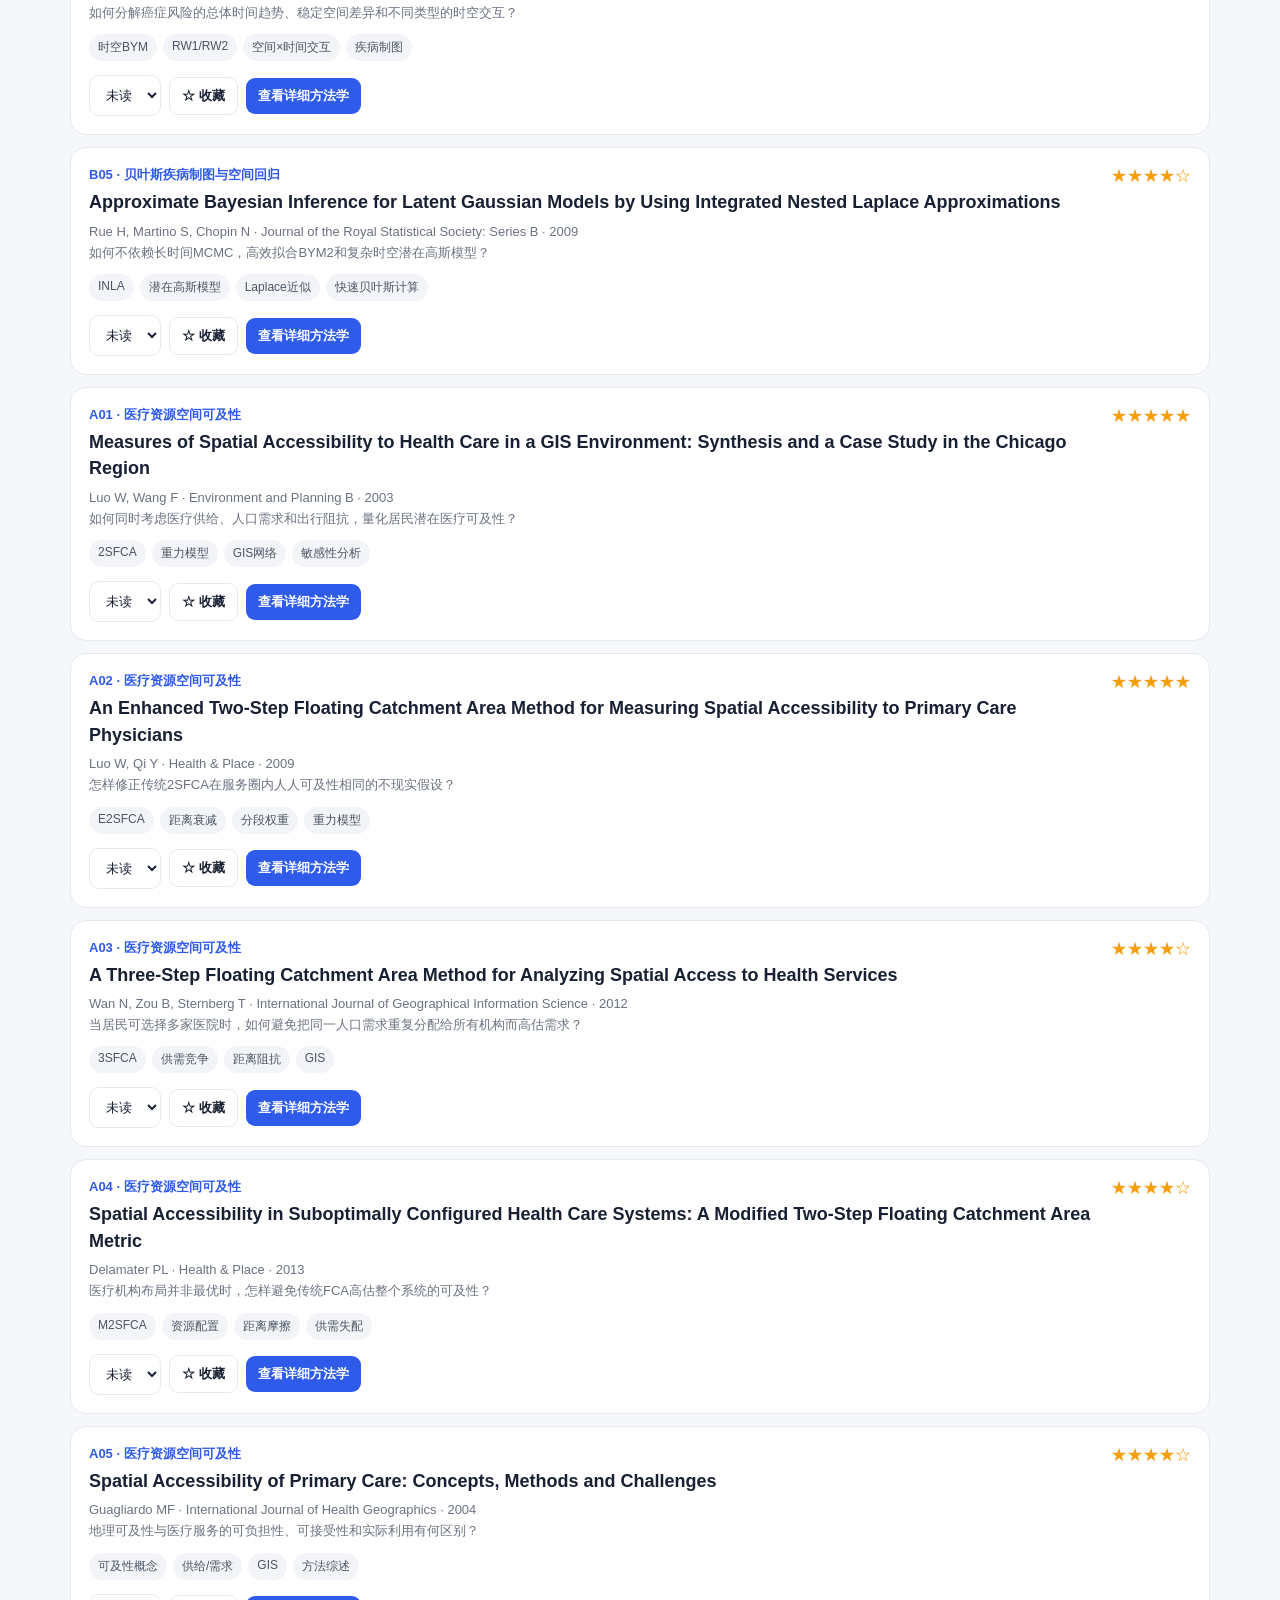
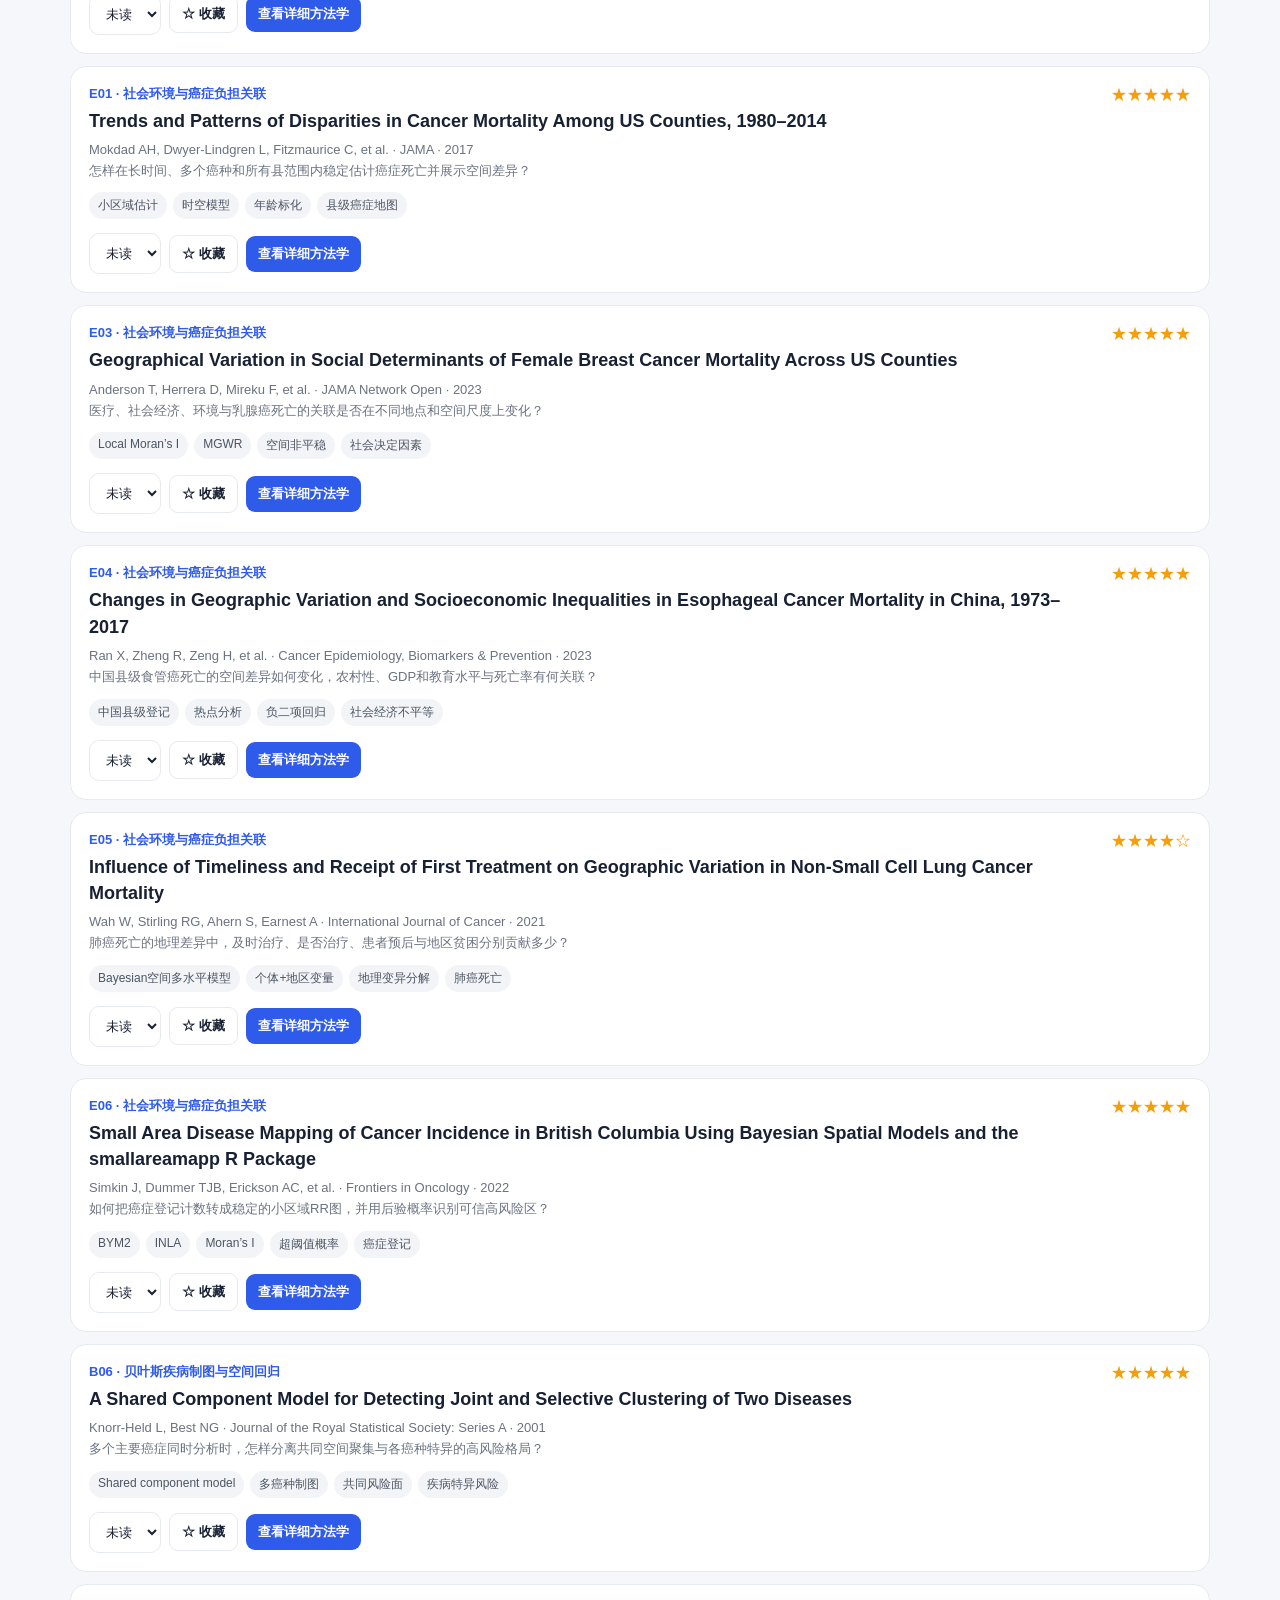
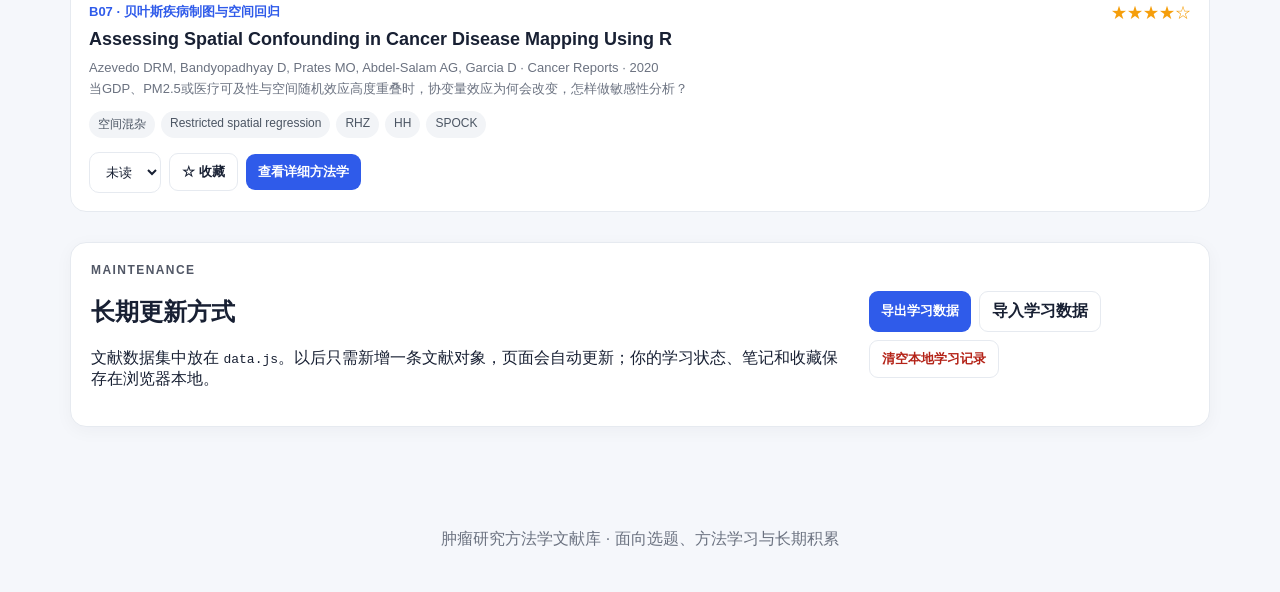
==== commit 787ca12c: "Refocus library on cancer spatial statistics" ====
--- a/index.html
+++ b/index.html
@@ -3,17 +3,17 @@
 <head>
   <meta charset="utf-8" />
   <meta name="viewport" content="width=device-width, initial-scale=1" />
-  <title>肿瘤研究方法学文献库</title>
-  <meta name="description" content="面向肿瘤研究与卫生统计学习的长期方法学文献库：因果推断、生存分析、贝叶斯自适应试验、风险预测、因果机器学习、数字病理、多组学与空间组学。" />
+  <title>肿瘤空间统计方法学文献库</title>
+  <meta name="description" content="聚焦癌症高风险地区空间聚集、时空扫描、贝叶斯疾病制图、医疗资源可及性及癌症负担空间关联的统计方法学文献库。" />
   <link rel="stylesheet" href="styles.css" />
 </head>
 <body>
   <header class="hero">
     <div class="hero-inner">
       <div>
-        <div class="eyebrow">Cancer Research Methodology Library</div>
-        <h1>肿瘤研究方法学文献库</h1>
-        <p class="subtitle">不是按癌种堆论文，而是按“以后能拿来做课题的方法”组织。适合长期积累、复习与选题。</p>
+        <div class="eyebrow">Cancer Spatial Statistics Library</div>
+        <h1>肿瘤空间统计方法学文献库</h1>
+        <p class="subtitle">只收录与广东区县癌症聚集、时空扫描、疾病制图、医疗可及性和空间关联模型直接相关的方法文献。</p>
       </div>
       <div class="hero-meta">
         <div><span>版本</span><strong id="versionLabel">v1.2</strong></div>
@@ -68,7 +68,7 @@
         <div>
           <div class="eyebrow">Recommended Path</div>
           <h2>第一轮学习路径</h2>
-          <p>建议先把传统生存分析升级，再进入因果推断和精准肿瘤。</p>
+          <p>从登记计数与人口人时出发，依次完成聚集探测、风险平滑、可及性测量和空间关联建模。</p>
         </div>
       </div>
       <div class="path" id="learningPath"></div>
@@ -111,7 +111,7 @@
     <p>肿瘤研究方法学文献库 · 面向选题、方法学习与长期积累</p>
   </footer>
 
-  <script src="data.js?v=1.4.1b"></script>
-  <script src="app.js?v=1.4.1b"></script>
+  <script src="data.js?v=2.0"></script>
+  <script src="app.js?v=2.0"></script>
 </body>
 </html>
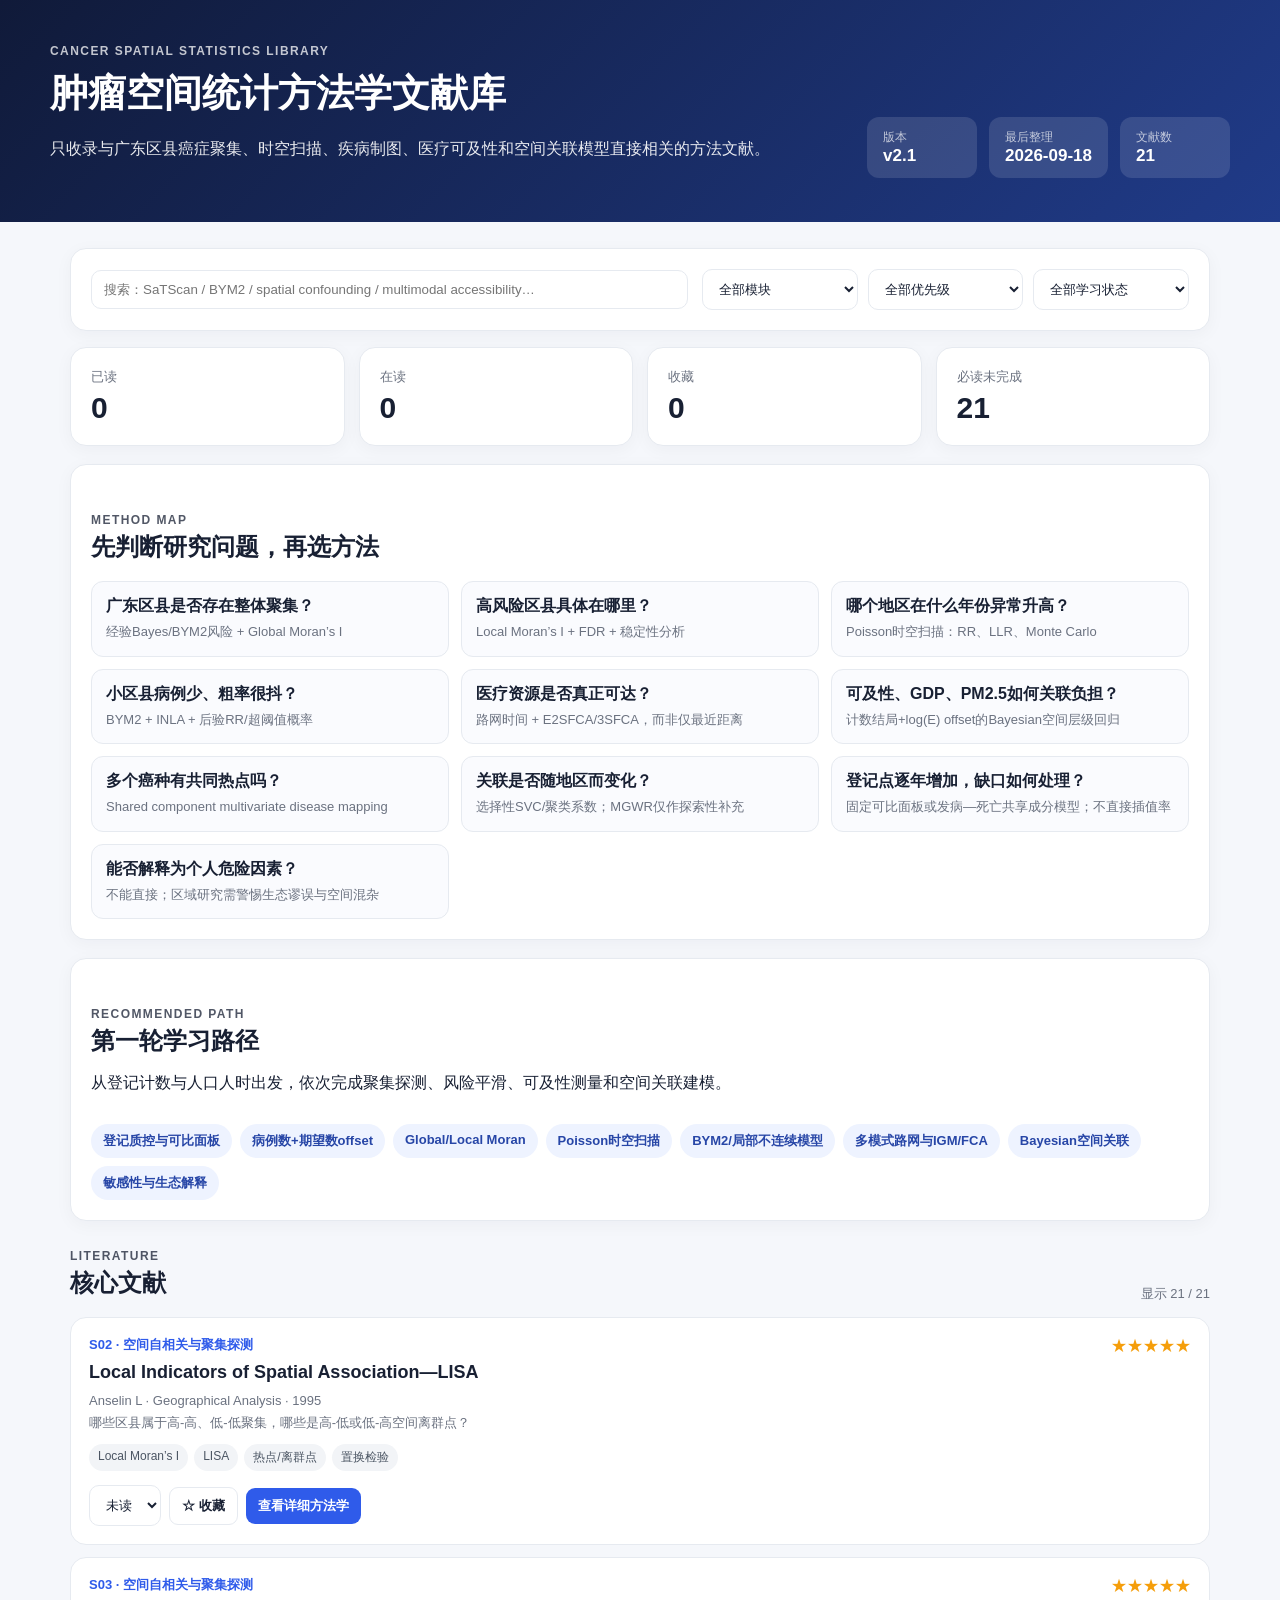
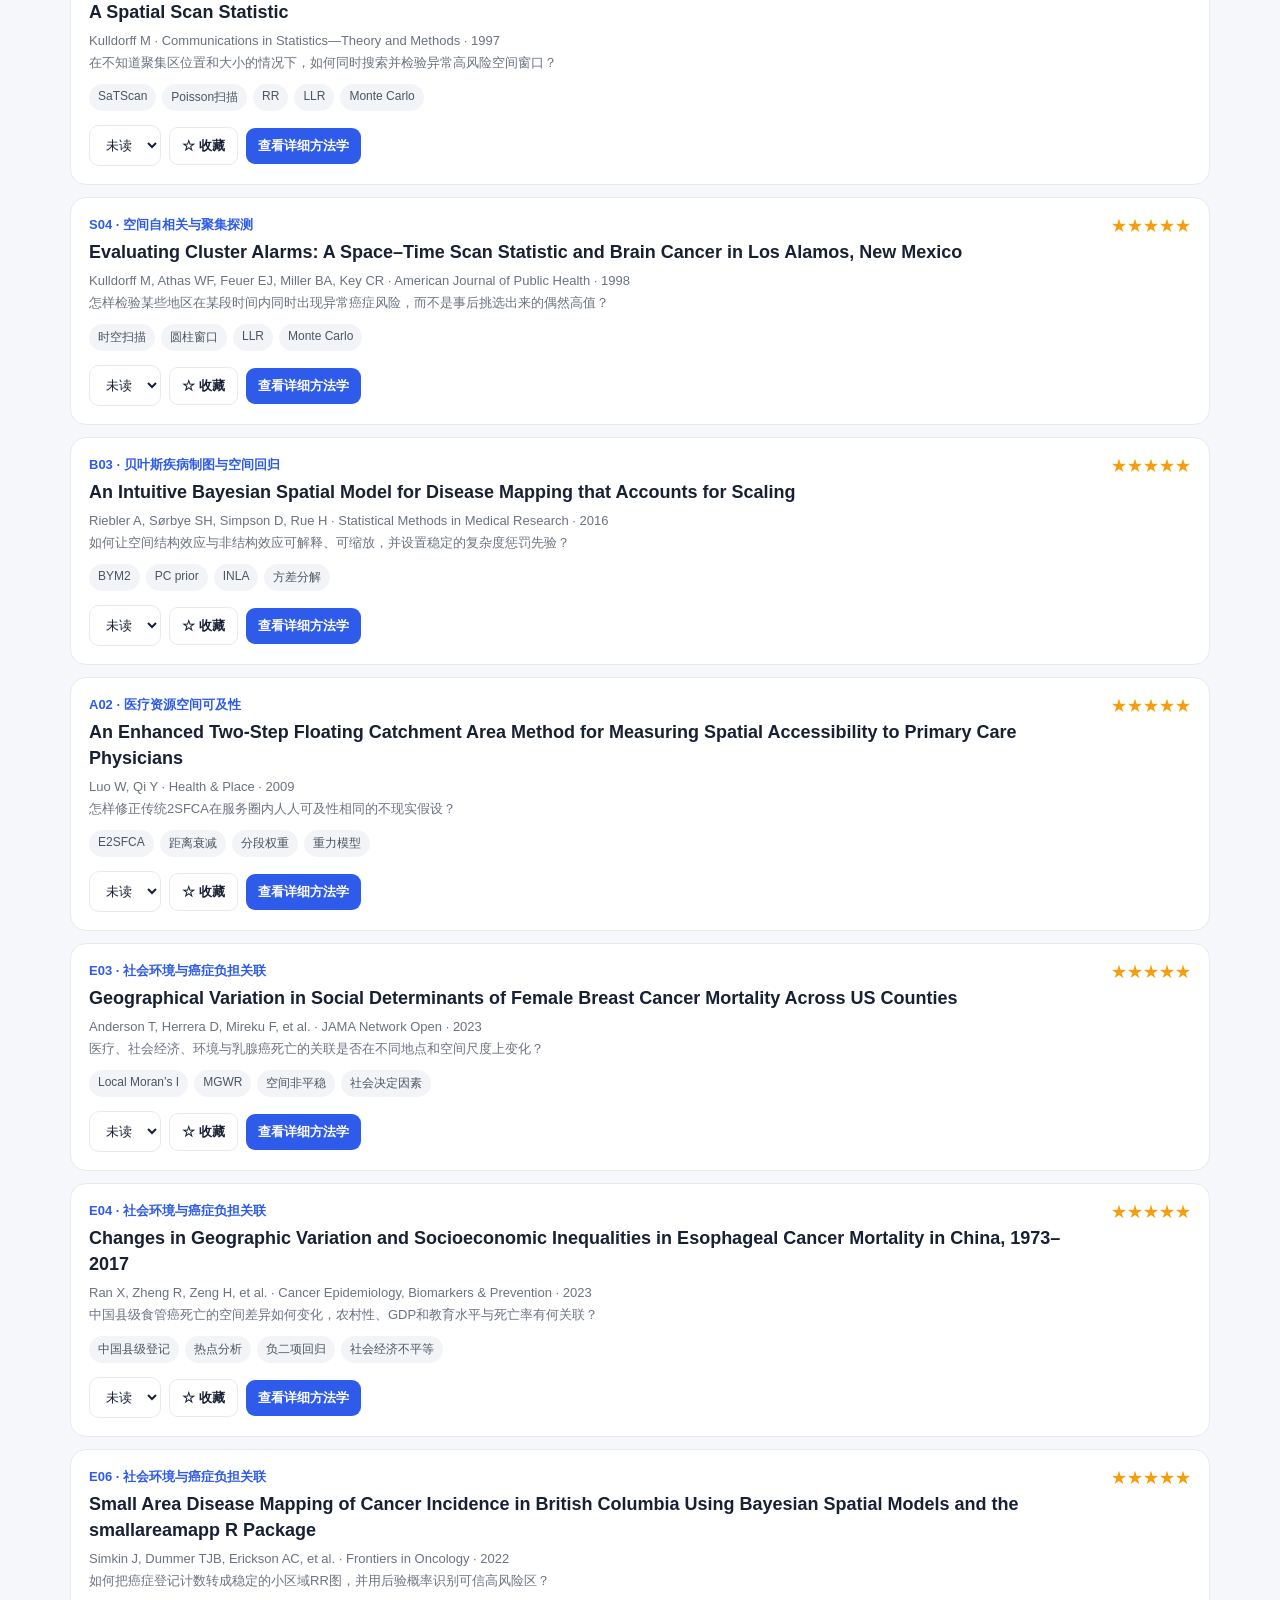
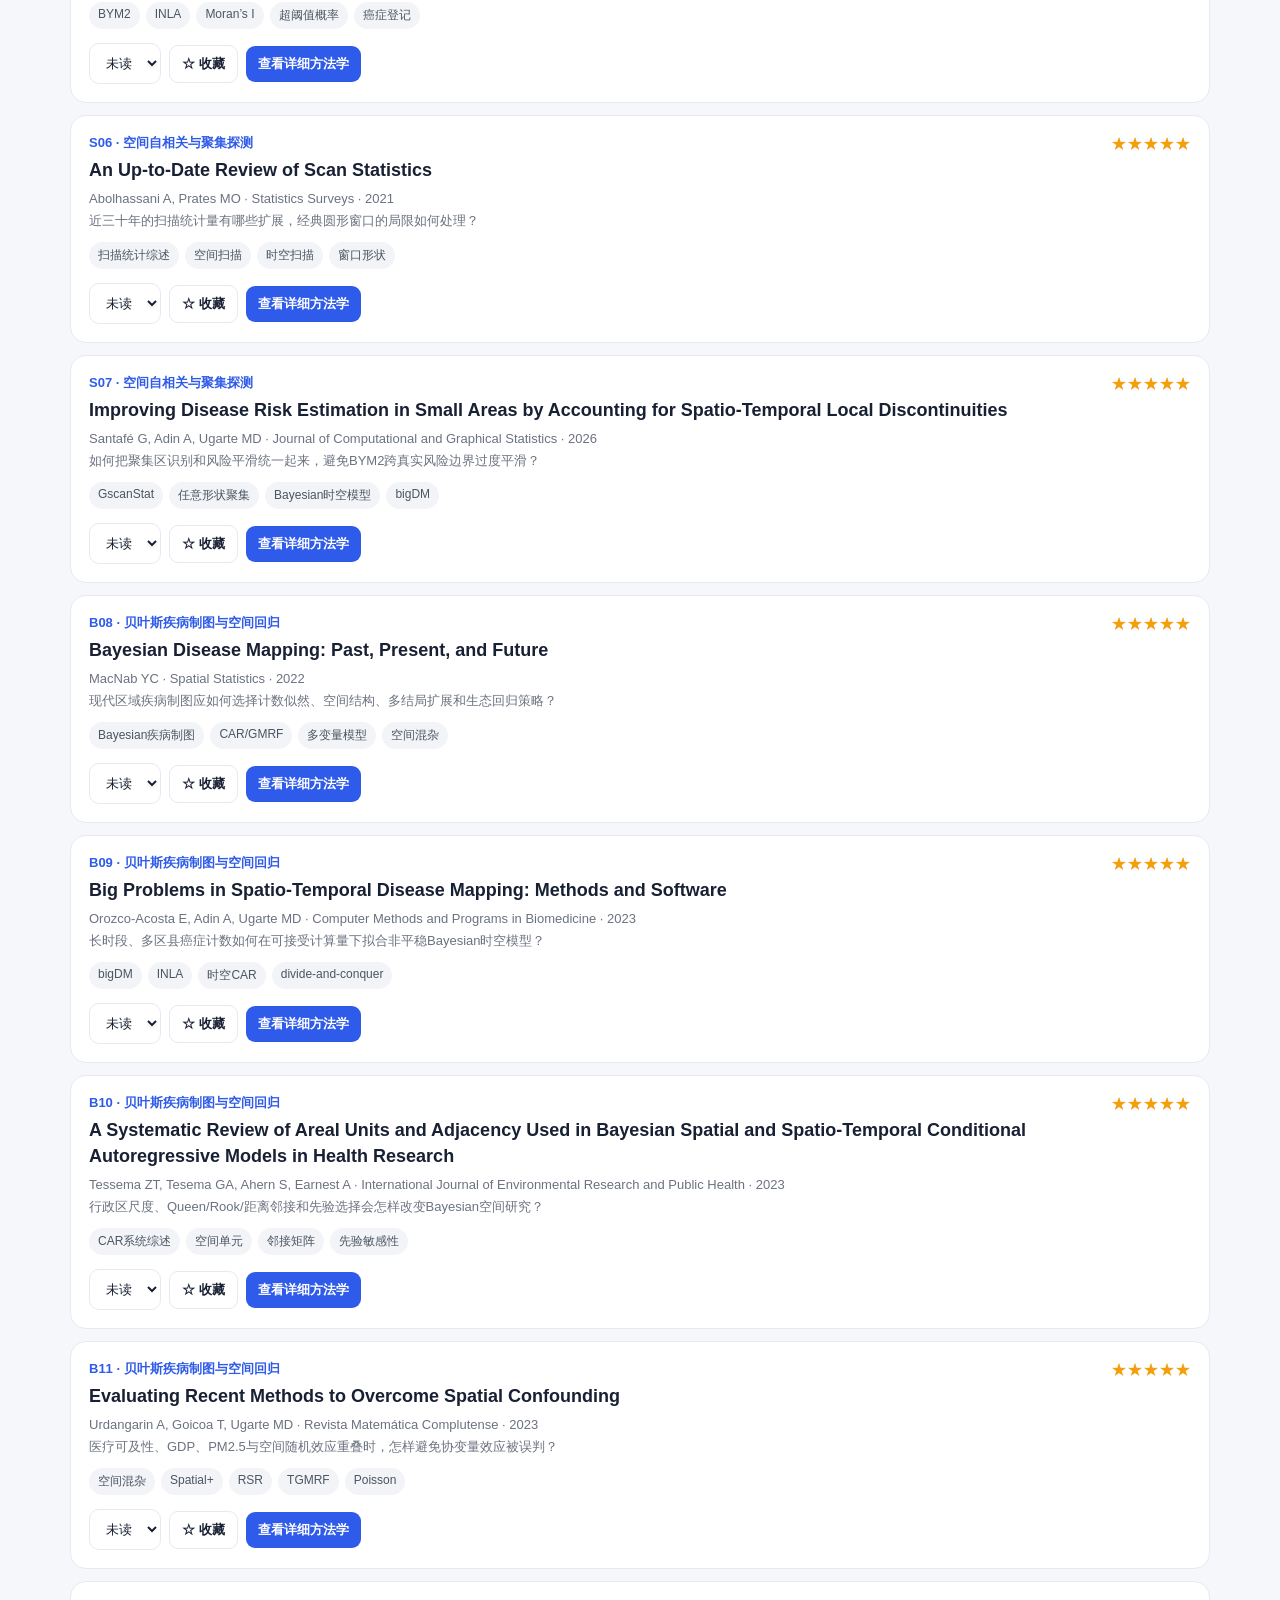
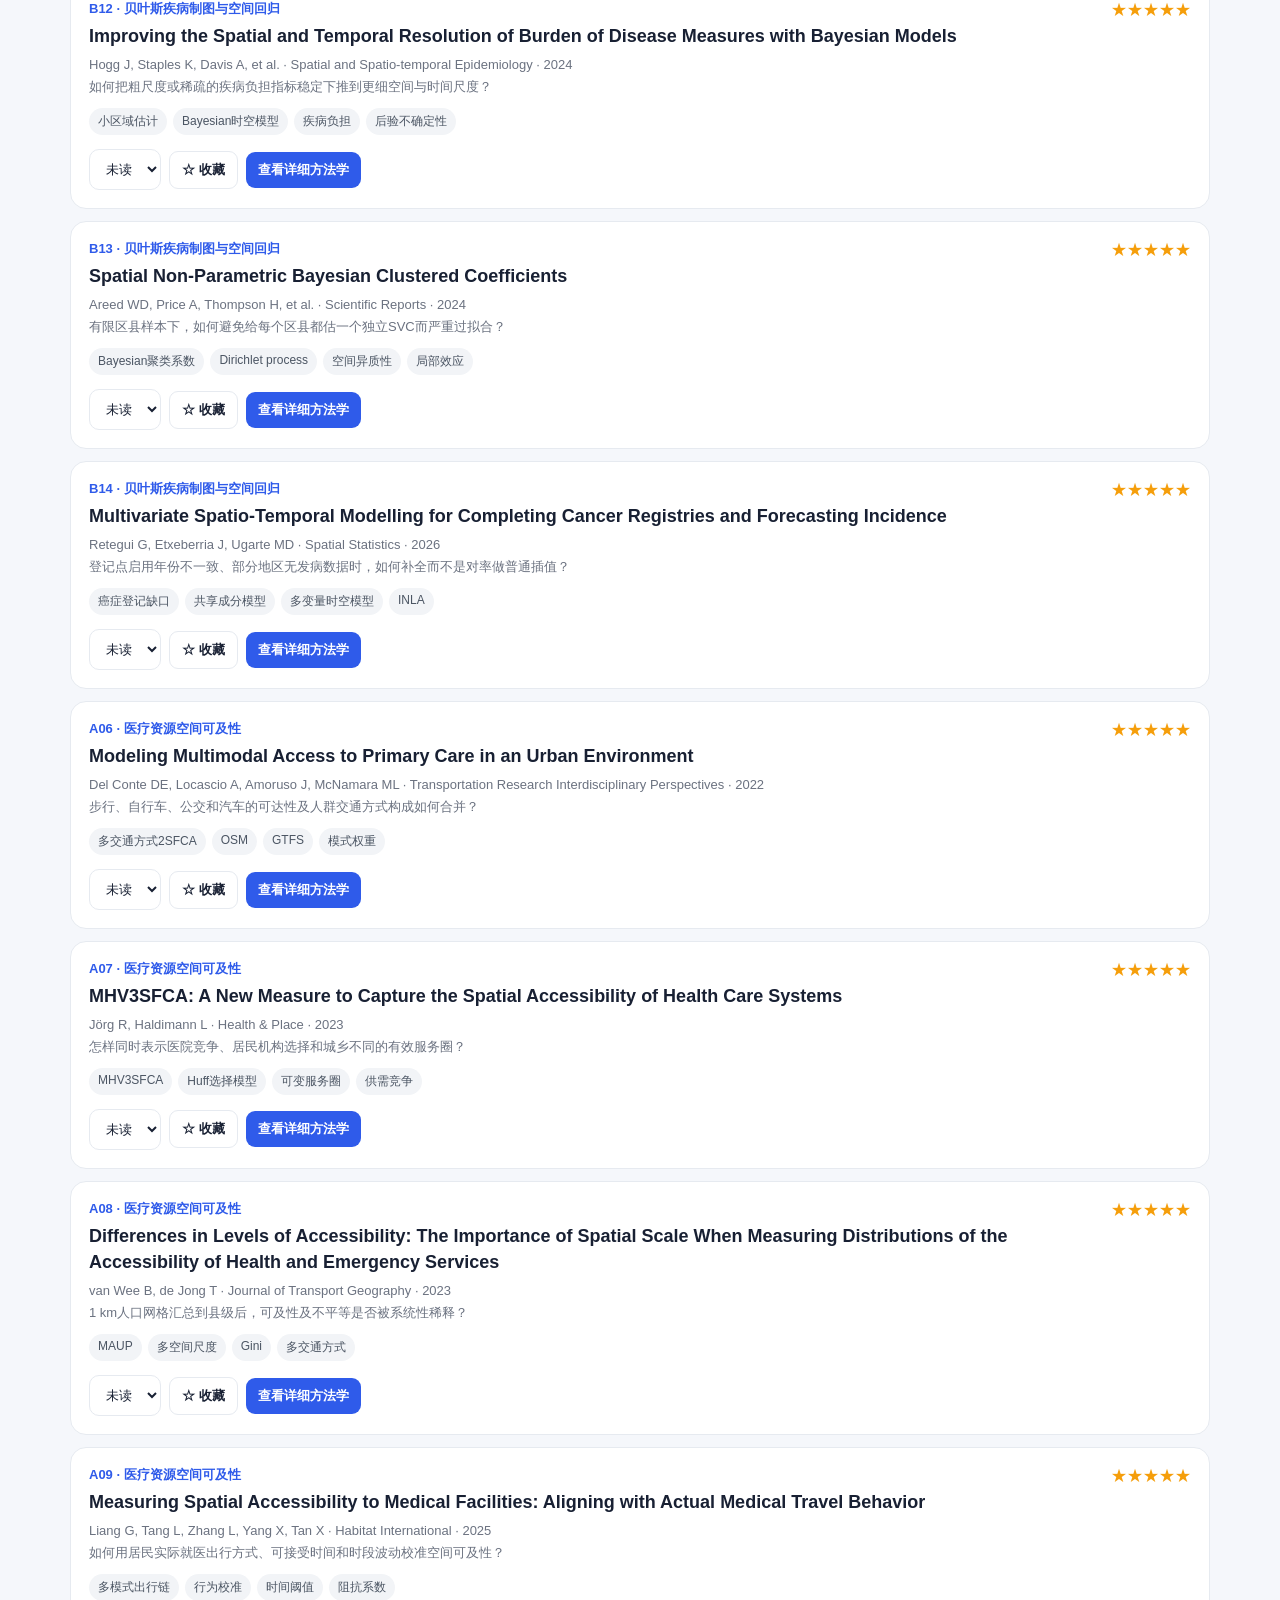
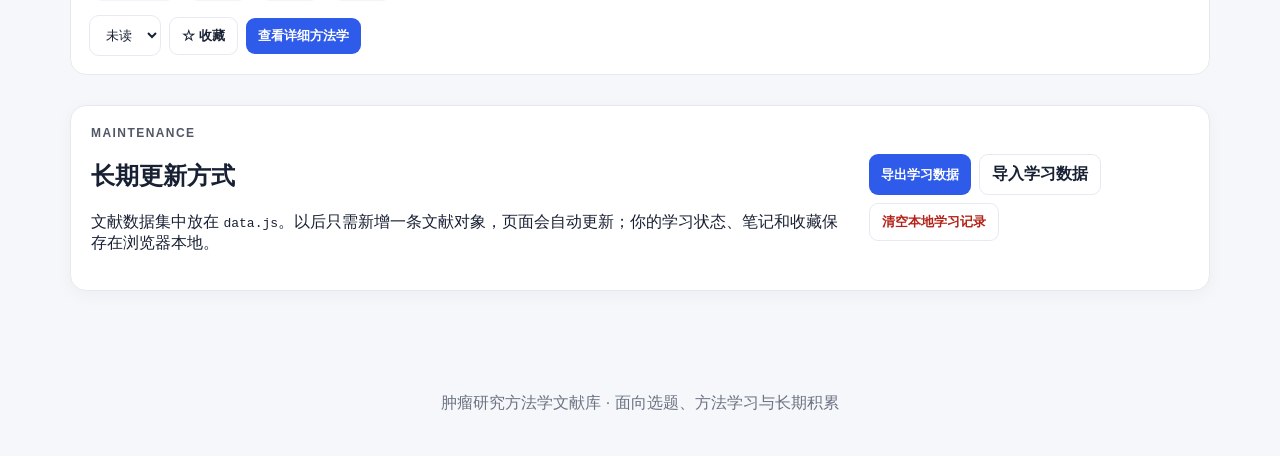
==== commit ee07e61e: "Update library with recent spatial methods" ====
--- a/index.html
+++ b/index.html
@@ -16,7 +16,7 @@
         <p class="subtitle">只收录与广东区县癌症聚集、时空扫描、疾病制图、医疗可及性和空间关联模型直接相关的方法文献。</p>
       </div>
       <div class="hero-meta">
-        <div><span>版本</span><strong id="versionLabel">v1.2</strong></div>
+        <div><span>版本</span><strong id="versionLabel">v2.1</strong></div>
         <div><span>最后整理</span><strong id="lastUpdated">—</strong></div>
         <div><span>文献数</span><strong id="paperCount">0</strong></div>
       </div>
@@ -26,7 +26,7 @@
   <main class="container">
     <section class="toolbar card">
       <div class="search-wrap">
-        <input id="searchInput" type="search" placeholder="搜索：Target Trial / Cox / Bayesian / JCO / lung cancer…" />
+        <input id="searchInput" type="search" placeholder="搜索：SaTScan / BYM2 / spatial confounding / multimodal accessibility…" />
       </div>
       <div class="toolbar-actions">
         <select id="moduleFilter" aria-label="按模块筛选"></select>
@@ -111,7 +111,7 @@
     <p>肿瘤研究方法学文献库 · 面向选题、方法学习与长期积累</p>
   </footer>
 
-  <script src="data.js?v=2.0"></script>
-  <script src="app.js?v=2.0"></script>
+  <script src="data.js?v=2.1"></script>
+  <script src="app.js?v=2.1"></script>
 </body>
 </html>
